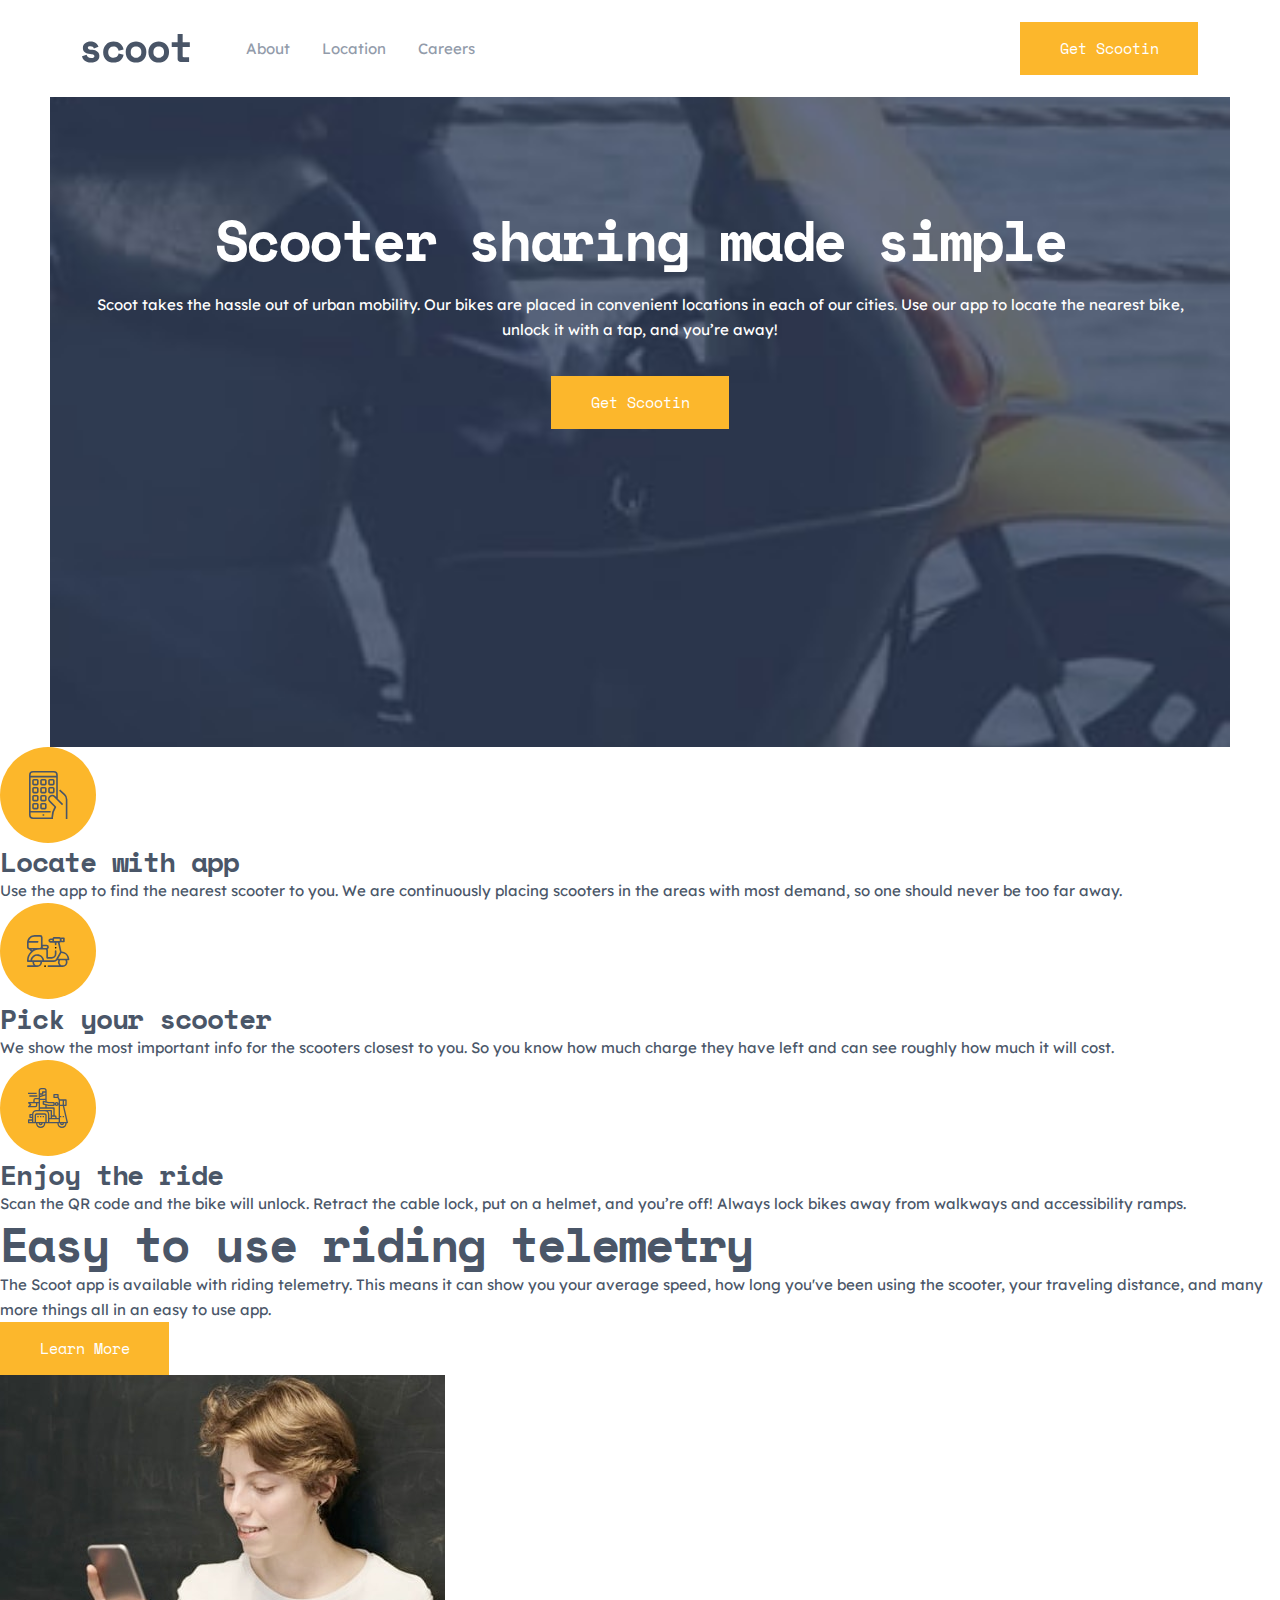
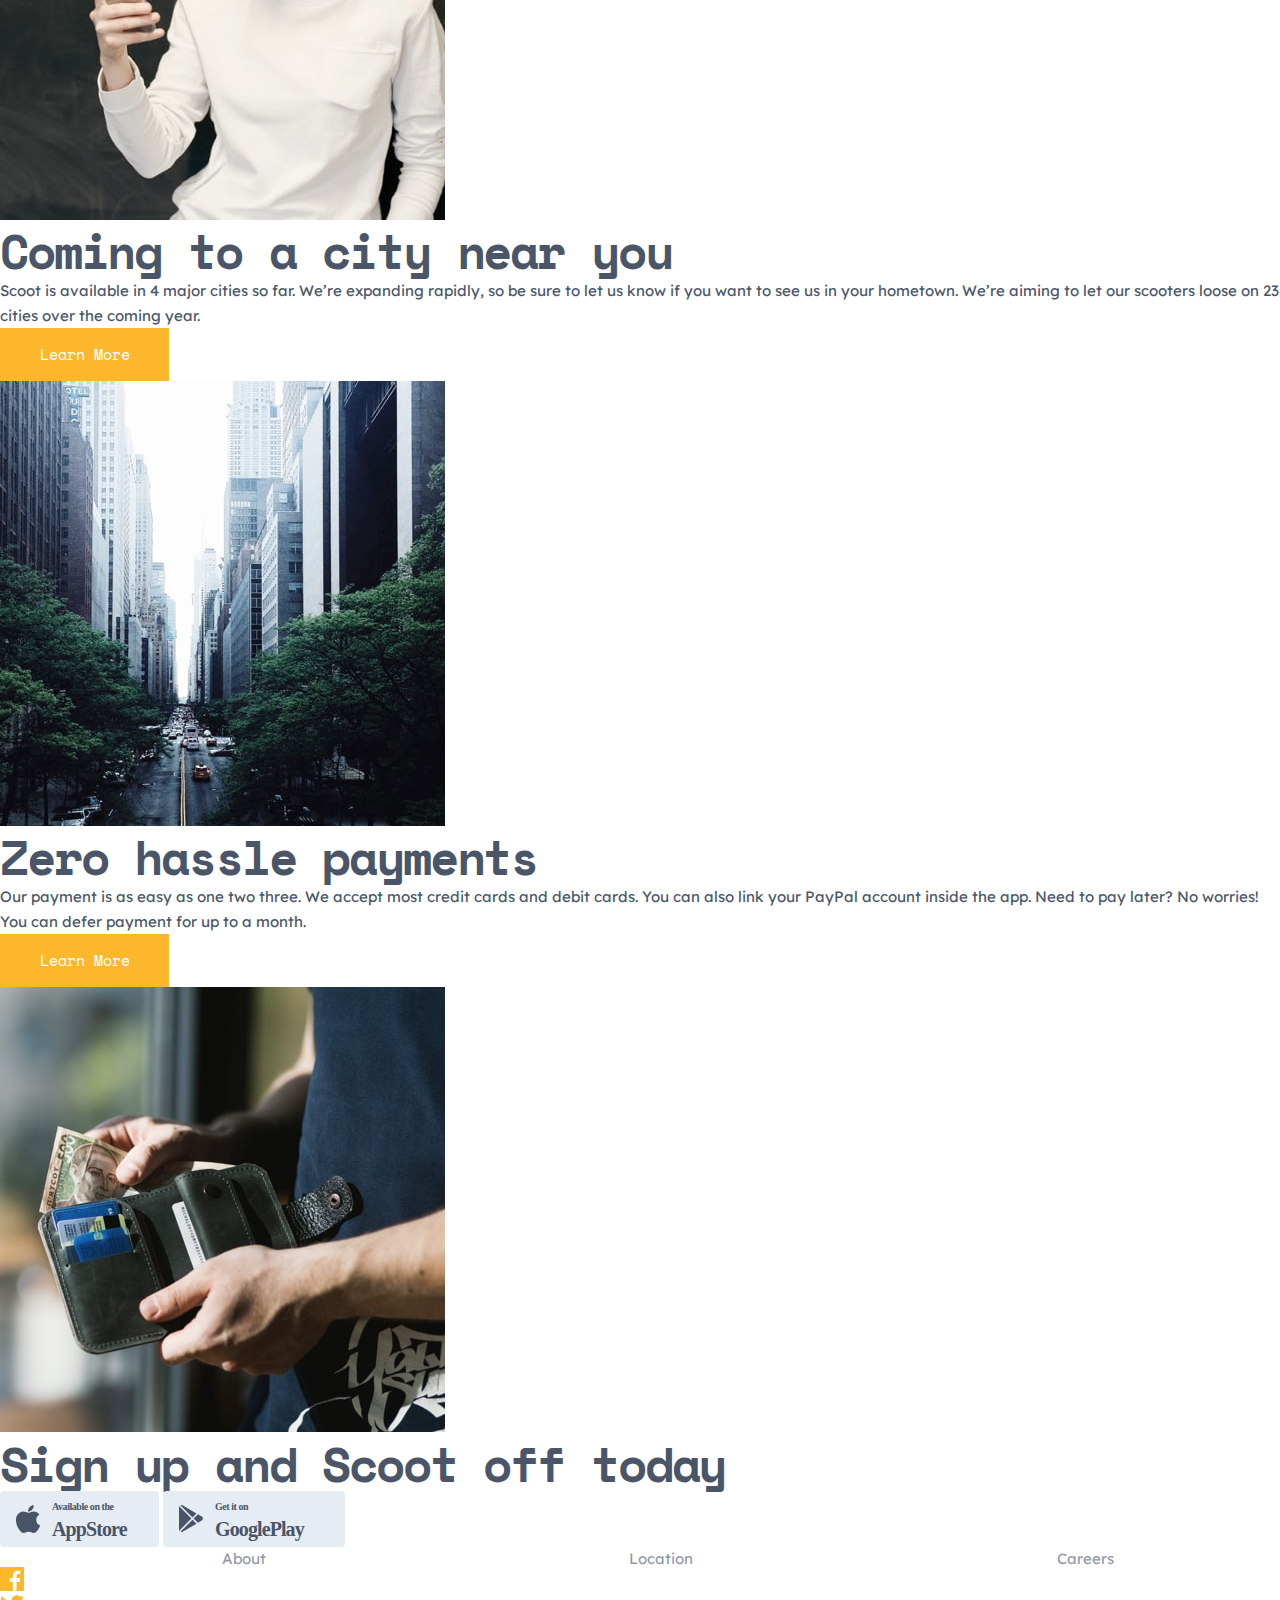
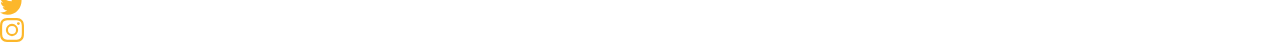
==== index.html @ 36d6837e "First commit" ====
<!DOCTYPE html>
<html lang="en">

<head>
  <meta charset="UTF-8">
  <meta name="viewport" content="width=device-width, initial-scale=1.0">

  <link rel="icon" type="image/png" sizes="32x32" href="./images/favicon-32x32.png">

  <title>Scoot</title>

  <link href="https://fonts.googleapis.com/css2?family=Lexend+Deca&family=Space+Mono:wght@700&display=swap"
    rel="stylesheet">
  <link rel="stylesheet" href="styles/css/main.css">
</head>

<body>

  <div class="modal"></div>

  <nav class="nav container">

    <div class="nav__hamburger"></div>

    <a href="index.html" class="logo nav__logo">
      <h1 class="visually-hidden">Scoot</h1>
    </a>

    <div class="nav__links--mobile">
      <ul>
        <li><a href="about.html" class="nav__link">About</a></li>
        <li><a href="locations.html" class="nav__link">Location</a></li>
        <li><a href="careers.html" class="nav__link">Careers</a></li>
      </ul>
      <a class="btn" href="#download">Get Scootin</a>
    </div>

    <ul class="nav__links">
      <li><a href="about.html" class="nav__link">About</a></li>
      <li><a href="locations.html" class="nav__link">Location</a></li>
      <li><a href="careers.html" class="nav__link">Careers</a></li>
    </ul>

    <a class="btn nav__btn" href="#download">Get Scootin</a>

  </nav>
  <!-- nav end -->

  <header class="header header--home container">

    <h1 class="header--home__title">Scooter sharing made simple</h1>
    <p class="header--home__text">
      Scoot takes the hassle out of urban mobility. Our bikes are placed in convenient
      locations in each of our cities. Use our app to locate the nearest bike, unlock
      it with a tap, and you’re away!
    </p>
    <a class="btn" href="#download">Get Scootin</a>

  </header>
  <!-- header end -->

  <section class="intro">

    <div class="intro__card">
      <img class="intro__image" src="/assets/icons/locate.svg" alt="Locate.">
      <h4 class="intro__title">Locate with app</h4>
      <p class="intro__text">
        Use the app to find the nearest scooter to you. We are continuously placing scooters
        in the areas with most demand, so one should never be too far away.
      </p>
    </div>

    <div class="intro__card">
      <img class="intro__image" src="/assets/icons/scooter.svg" alt="Scooter.">
      <h4 class="intro__title">Pick your scooter</h4>
      <p class="intro__text">
        We show the most important info for the scooters closest to you. So you know how much
        charge they have left and can see roughly how much it will cost.
      </p>
    </div>

    <div class="intro__card">
      <img class="intro__image" src="/assets/icons/ride.svg" alt="Ride.">
      <h4 class="intro__title">Enjoy the ride</h4>
      <p class="intro__text">
        Scan the QR code and the bike will unlock. Retract the cable lock, put on a helmet,
        and you’re off! Always lock bikes away from walkways and accessibility ramps.
      </p>
    </div>

  </section>
  <!-- intro end -->


  <section class="main-content">

    <div class="main-content__textbox">
      <h2 class="main-content__title">Easy to use riding telemetry</h2>
      <p class="main-content__text">
        The Scoot app is available with riding telemetry. This means it can show you your
        average speed, how long you've been using the scooter, your traveling distance,
        and many more things all in an easy to use app.
      </p>
      <a class="btn" href="about.html">Learn More</a>
    </div>

    <img class="main-content__image" src="assets/images/telemetry.jpg" alt="Person looking at their phone.">

  </section>
  <!-- main-content end -->

  <section class="main-content main-content--reversed">

    <div class="main-content__textbox">
      <h2 class="main-content__title">Coming to a city near you</h2>
      <p class="main-content__text">
        Scoot is available in 4 major cities so far. We’re expanding rapidly, so be sure
        to let us know if you want to see us in your hometown. We’re aiming to let our
        scooters loose on 23 cities over the coming year.
      </p>
      <a class="btn" href="/locations.html">Learn More</a>
    </div>

    <img class="main-content__image" src="assets/images/near-you.jpg" alt="A high rise city street.">

  </section>
  <!-- main-content end -->

  <section class="main-content">

    <div class="main-content__textbox">
      <h2 class="main-content__title">Zero hassle payments</h2>
      <p class="main-content__text">
        Our payment is as easy as one two three. We accept most credit cards and debit cards.
        You can also link your PayPal account inside the app. Need to pay later? No worries!
        You can defer payment for up to a month.
      </p>
      <a class="btn" href="about.html">Learn More</a>
    </div>

    <img class="main-content__image" src="assets/images/payments.jpg" alt="Person taking money from their wallet.">

  </section>
  <!-- main-content end -->

  <section class="download" id="download">
    <h2 class="download__title">Sign up and Scoot off today</h2>
    <div class="download__links">
      <a href="https://www.apple.com/ios/app-store/"><img src="assets/icons/app-store.svg"
          alt="Available in the App Store."></a>
      <a href="https://play.google.com/store/apps"><img src="assets/icons/google-play.svg"
          alt="Get it on Google Play."></a>
    </div>
  </section>
  <!-- download end -->

  <footer class="footer">

    <a href="index.html" class="logo">
      <h1 class="visually-hidden">Scoot</h1>
    </a>

    <ul class="nav__links">
      <li><a href="about.html" class="nav__link">About</a></li>
      <li><a href="locations.html" class="nav__link">Location</a></li>
      <li><a href="careers.html" class="nav__link">Careers</a></li>
    </ul>

    <ul class="social-links">
      <li>
        <a href="https://www.facebook.com">
          <svg xmlns="http://www.w3.org/2000/svg" width="24" height="24">
            <path fill="#FCB72B"
              d="M22.675 0H1.325C.593 0 0 .593 0 1.325v21.351C0 23.407.593 24 1.325 24H12.82v-9.294H9.692v-3.622h3.128V8.413c0-3.1 1.893-4.788 4.659-4.788 1.325 0 2.463.099 2.795.143v3.24l-1.918.001c-1.504 0-1.795.715-1.795 1.763v2.313h3.587l-.467 3.622h-3.12V24h6.116c.73 0 1.323-.593 1.323-1.325V1.325C24 .593 23.407 0 22.675 0z" />
          </svg>
        </a>
      </li>
      <li>
        <a href="https://www.twitter.com">
          <svg xmlns="http://www.w3.org/2000/svg" width="24" height="20">
            <path fill="#FCB72B"
              d="M24 2.557a9.83 9.83 0 01-2.828.775A4.932 4.932 0 0023.337.608a9.864 9.864 0 01-3.127 1.195A4.916 4.916 0 0016.616.248c-3.179 0-5.515 2.966-4.797 6.045A13.978 13.978 0 011.671 1.149a4.93 4.93 0 001.523 6.574 4.903 4.903 0 01-2.229-.616c-.054 2.281 1.581 4.415 3.949 4.89a4.935 4.935 0 01-2.224.084 4.928 4.928 0 004.6 3.419A9.9 9.9 0 010 17.54a13.94 13.94 0 007.548 2.212c9.142 0 14.307-7.721 13.995-14.646A10.025 10.025 0 0024 2.557z" />
          </svg>
        </a>
      </li>
      <li>
        <a href="https://www.instagram.com">
          <svg xmlns="http://www.w3.org/2000/svg" width="24" height="24">
            <path fill="#FCB72B"
              d="M12 2.163c3.204 0 3.584.012 4.85.07 3.252.148 4.771 1.691 4.919 4.919.058 1.265.069 1.645.069 4.849 0 3.205-.012 3.584-.069 4.849-.149 3.225-1.664 4.771-4.919 4.919-1.266.058-1.644.07-4.85.07-3.204 0-3.584-.012-4.849-.07-3.26-.149-4.771-1.699-4.919-4.92-.058-1.265-.07-1.644-.07-4.849 0-3.204.013-3.583.07-4.849.149-3.227 1.664-4.771 4.919-4.919 1.266-.057 1.645-.069 4.849-.069zM12 0C8.741 0 8.333.014 7.053.072 2.695.272.273 2.69.073 7.052.014 8.333 0 8.741 0 12c0 3.259.014 3.668.072 4.948.2 4.358 2.618 6.78 6.98 6.98C8.333 23.986 8.741 24 12 24c3.259 0 3.668-.014 4.948-.072 4.354-.2 6.782-2.618 6.979-6.98.059-1.28.073-1.689.073-4.948 0-3.259-.014-3.667-.072-4.947-.196-4.354-2.617-6.78-6.979-6.98C15.668.014 15.259 0 12 0zm0 5.838a6.162 6.162 0 100 12.324 6.162 6.162 0 000-12.324zM12 16a4 4 0 110-8 4 4 0 010 8zm6.406-11.845a1.44 1.44 0 100 2.881 1.44 1.44 0 000-2.881z" />
          </svg>
        </a>
      </li>
    </ul>

  </footer>
  <!-- footer end -->

  <script src="scripts/main.js"></script>
</body>

</html>
---- styles/css/main.css ----
/*! normalize.css v8.0.1 | MIT License | github.com/necolas/normalize.css */
/* Document
   ========================================================================== */
/**
 * 1. Correct the line height in all browsers.
 * 2. Prevent adjustments of font size after orientation changes in iOS.
 */
html {
  line-height: 1.15;
  /* 1 */
  -webkit-text-size-adjust: 100%;
  /* 2 */
}

/* Sections
   ========================================================================== */
/**
 * Remove the margin in all browsers.
 */
body {
  margin: 0;
}

/**
 * Render the `main` element consistently in IE.
 */
main {
  display: block;
}

/**
 * Correct the font size and margin on `h1` elements within `section` and
 * `article` contexts in Chrome, Firefox, and Safari.
 */
h1 {
  font-size: 2em;
  margin: 0.67em 0;
}

/* Grouping content
   ========================================================================== */
/**
 * 1. Add the correct box sizing in Firefox.
 * 2. Show the overflow in Edge and IE.
 */
hr {
  -webkit-box-sizing: content-box;
          box-sizing: content-box;
  /* 1 */
  height: 0;
  /* 1 */
  overflow: visible;
  /* 2 */
}

/**
 * 1. Correct the inheritance and scaling of font size in all browsers.
 * 2. Correct the odd `em` font sizing in all browsers.
 */
pre {
  font-family: monospace, monospace;
  /* 1 */
  font-size: 1em;
  /* 2 */
}

/* Text-level semantics
   ========================================================================== */
/**
 * Remove the gray background on active links in IE 10.
 */
a {
  background-color: transparent;
}

/**
 * 1. Remove the bottom border in Chrome 57-
 * 2. Add the correct text decoration in Chrome, Edge, IE, Opera, and Safari.
 */
abbr[title] {
  border-bottom: none;
  /* 1 */
  text-decoration: underline;
  /* 2 */
  -webkit-text-decoration: underline dotted;
          text-decoration: underline dotted;
  /* 2 */
}

/**
 * Add the correct font weight in Chrome, Edge, and Safari.
 */
b,
strong {
  font-weight: bolder;
}

/**
 * 1. Correct the inheritance and scaling of font size in all browsers.
 * 2. Correct the odd `em` font sizing in all browsers.
 */
code,
kbd,
samp {
  font-family: monospace, monospace;
  /* 1 */
  font-size: 1em;
  /* 2 */
}

/**
 * Add the correct font size in all browsers.
 */
small {
  font-size: 80%;
}

/**
 * Prevent `sub` and `sup` elements from affecting the line height in
 * all browsers.
 */
sub,
sup {
  font-size: 75%;
  line-height: 0;
  position: relative;
  vertical-align: baseline;
}

sub {
  bottom: -0.25em;
}

sup {
  top: -0.5em;
}

/* Embedded content
   ========================================================================== */
/**
 * Remove the border on images inside links in IE 10.
 */
img {
  border-style: none;
}

/* Forms
   ========================================================================== */
/**
 * 1. Change the font styles in all browsers.
 * 2. Remove the margin in Firefox and Safari.
 */
button,
input,
optgroup,
select,
textarea {
  font-family: inherit;
  /* 1 */
  font-size: 100%;
  /* 1 */
  line-height: 1.15;
  /* 1 */
  margin: 0;
  /* 2 */
}

/**
 * Show the overflow in IE.
 * 1. Show the overflow in Edge.
 */
button,
input {
  /* 1 */
  overflow: visible;
}

/**
 * Remove the inheritance of text transform in Edge, Firefox, and IE.
 * 1. Remove the inheritance of text transform in Firefox.
 */
button,
select {
  /* 1 */
  text-transform: none;
}

/**
 * Correct the inability to style clickable types in iOS and Safari.
 */
button,
[type="button"],
[type="reset"],
[type="submit"] {
  -webkit-appearance: button;
}

/**
 * Remove the inner border and padding in Firefox.
 */
button::-moz-focus-inner,
[type="button"]::-moz-focus-inner,
[type="reset"]::-moz-focus-inner,
[type="submit"]::-moz-focus-inner {
  border-style: none;
  padding: 0;
}

/**
 * Restore the focus styles unset by the previous rule.
 */
button:-moz-focusring,
[type="button"]:-moz-focusring,
[type="reset"]:-moz-focusring,
[type="submit"]:-moz-focusring {
  outline: 1px dotted ButtonText;
}

/**
 * Correct the padding in Firefox.
 */
fieldset {
  padding: 0.35em 0.75em 0.625em;
}

/**
 * 1. Correct the text wrapping in Edge and IE.
 * 2. Correct the color inheritance from `fieldset` elements in IE.
 * 3. Remove the padding so developers are not caught out when they zero out
 *    `fieldset` elements in all browsers.
 */
legend {
  -webkit-box-sizing: border-box;
          box-sizing: border-box;
  /* 1 */
  color: inherit;
  /* 2 */
  display: table;
  /* 1 */
  max-width: 100%;
  /* 1 */
  padding: 0;
  /* 3 */
  white-space: normal;
  /* 1 */
}

/**
 * Add the correct vertical alignment in Chrome, Firefox, and Opera.
 */
progress {
  vertical-align: baseline;
}

/**
 * Remove the default vertical scrollbar in IE 10+.
 */
textarea {
  overflow: auto;
}

/**
 * 1. Add the correct box sizing in IE 10.
 * 2. Remove the padding in IE 10.
 */
[type="checkbox"],
[type="radio"] {
  -webkit-box-sizing: border-box;
          box-sizing: border-box;
  /* 1 */
  padding: 0;
  /* 2 */
}

/**
 * Correct the cursor style of increment and decrement buttons in Chrome.
 */
[type="number"]::-webkit-inner-spin-button,
[type="number"]::-webkit-outer-spin-button {
  height: auto;
}

/**
 * 1. Correct the odd appearance in Chrome and Safari.
 * 2. Correct the outline style in Safari.
 */
[type="search"] {
  -webkit-appearance: textfield;
  /* 1 */
  outline-offset: -2px;
  /* 2 */
}

/**
 * Remove the inner padding in Chrome and Safari on macOS.
 */
[type="search"]::-webkit-search-decoration {
  -webkit-appearance: none;
}

/**
 * 1. Correct the inability to style clickable types in iOS and Safari.
 * 2. Change font properties to `inherit` in Safari.
 */
::-webkit-file-upload-button {
  -webkit-appearance: button;
  /* 1 */
  font: inherit;
  /* 2 */
}

/* Interactive
   ========================================================================== */
/*
 * Add the correct display in Edge, IE 10+, and Firefox.
 */
details {
  display: block;
}

/*
 * Add the correct display in all browsers.
 */
summary {
  display: list-item;
}

/* Misc
   ========================================================================== */
/**
 * Add the correct display in IE 10+.
 */
template {
  display: none;
}

/**
 * Add the correct display in IE 10.
 */
[hidden] {
  display: none;
}

/**
 * Set up a decent box model on the root element
 */
html {
  -webkit-box-sizing: border-box;
          box-sizing: border-box;
}

/**
 * Make all elements from the DOM inherit from the parent box-sizing
 * Since `*` has a specificity of 0, it does not override the `html` value
 * making all elements inheriting from the root box-sizing value
 * See: https://css-tricks.com/inheriting-box-sizing-probably-slightly-better-best-practice/
 */
*,
*::before,
*::after {
  -webkit-box-sizing: inherit;
          box-sizing: inherit;
}

body {
  background: #fff;
}

/**
 * Reset default padding and margin on block elements
 */
h1, h2, h3, h4, p, ul, ol, li {
  padding: 0;
  margin: 0;
}

/**
 * Make images responsive
 * 1. Image will never scale up larger than its original size
 */
img {
  max-width: 100%;
  /* 1 */
  height: auto;
}

/**
 * Basic styles for links
 */
a {
  color: #929baa;
  text-decoration: none;
}

a:hover, a:active, a:focus {
  color: #fcb72c;
}

ul {
  list-style: none;
}

/**
 * Basic typography style for copy text
 */
body {
  color: #4a5668;
  font-family: "Lexend Deca", sans-serif;
  font-size: 0.9375rem;
}

p {
  line-height: 1.667;
}

h1, h2, h3, h4 {
  color: #4a5668;
  font-family: "Space Mono", monospace;
  font-weight: 700;
}

h1 {
  color: #fff;
  font-size: 2.5rem;
  letter-spacing: -2.5px;
  line-height: 1;
}

h2 {
  font-size: 3rem;
  letter-spacing: -2.14px;
}

h3 {
  font-size: 2.5rem;
  letter-spacing: -1.79px;
}

h4 {
  font-size: 1.5rem;
  letter-spacing: -1.07px;
}

@media (min-width: 1024px) {
  h1 {
    font-size: 3.5rem;
  }
  h3 {
    font-size: 3rem;
  }
  h4 {
    font-size: 1.75rem;
  }
}

/**
 * Clear inner floats
 */
.clearfix::after {
  clear: both;
  content: '';
  display: table;
}

/**
 * Main content containers
 * 1. Make the container full-width with a maximum width
 * 2. Center it in the viewport
 * 3. Leave some space on the edges, especially valuable on small screens
 */
.container {
  max-width: 1180px;
  /* 1 */
  margin-left: auto;
  /* 2 */
  margin-right: auto;
  /* 2 */
  padding-left: 2rem;
  /* 3 */
  padding-right: 2rem;
  /* 3 */
  width: 100%;
  /* 1 */
}

/**
 * Hide text while making it readable for screen readers
 * 1. Needed in WebKit-based browsers because of an implementation bug;
 *    See: https://code.google.com/p/chromium/issues/detail?id=457146
 */
.hide-text {
  overflow: hidden;
  padding: 0;
  /* 1 */
  text-indent: 101%;
  white-space: nowrap;
}

/**
 * Hide element while making it readable for screen readers
 * Shamelessly borrowed from HTML5Boilerplate:
 * https://github.com/h5bp/html5-boilerplate/blob/master/src/css/main.css#L119-L133
 */
.visually-hidden {
  border: 0;
  clip: rect(0 0 0 0);
  height: 1px;
  margin: -1px;
  overflow: hidden;
  padding: 0;
  position: absolute;
  width: 1px;
}

.btn {
  background: #fcb72c;
  color: #fff;
  font-family: "Space Mono", monospace;
  line-height: 1.667;
  display: inline-block;
  border: 3px #fcb72c solid;
  padding: 11px 36.5px;
  cursor: pointer;
  -webkit-transition: 0.2s ease-out;
  transition: 0.2s ease-out;
}

.btn:hover, .btn:active, .btn:focus {
  background-color: #fff;
  color: #fcb72c;
}

.nav {
  display: -webkit-box;
  display: -ms-flexbox;
  display: flex;
  -webkit-box-orient: horizontal;
  -webkit-box-direction: normal;
      -ms-flex-direction: row;
          flex-direction: row;
  -webkit-box-align: center;
      -ms-flex-align: center;
          align-items: center;
  padding-top: 22px;
  padding-bottom: 22px;
  position: relative;
  z-index: 1;
  background: white;
}

.nav__links {
  display: none;
}

.nav__btn {
  display: none;
}

.nav__hamburger {
  background: center/cover no-repeat url("../../../assets/icons/hamburger.svg");
  width: 20px;
  height: 16px;
  cursor: pointer;
  display: inline-block;
}

.nav__hamburger--active {
  background: center/cover no-repeat url("../../../assets/icons/close.svg");
}

.nav__links--mobile {
  background: #4a5668;
  position: absolute;
  top: 64px;
  left: -100%;
  display: -webkit-box;
  display: -ms-flexbox;
  display: flex;
  -webkit-box-orient: vertical;
  -webkit-box-direction: normal;
      -ms-flex-direction: column;
          flex-direction: column;
  -webkit-box-pack: justify;
      -ms-flex-pack: justify;
          justify-content: space-between;
  -webkit-box-align: start;
      -ms-flex-align: start;
          align-items: flex-start;
  width: 68%;
  max-width: 256px;
  height: calc(100vh - 64px);
  padding: 4rem 1.5rem 1.5rem;
  -webkit-transition: 0.2s ease-out;
  transition: 0.2s ease-out;
  opacity: 0;
}

.nav__links--mobile li {
  margin-bottom: 1.5rem;
}

.nav__links--mobile a {
  color: #fff;
  font-size: 1.125rem;
  padding: 0.5rem;
}

.nav__links--mobile a:hover, .nav__links--mobile a:active, .nav__links--mobile a:focus {
  color: #fcb72c;
}

.nav__links--active {
  left: 0;
  opacity: 1;
}

.modal {
  background-image: -webkit-gradient(linear, left bottom, left top, from(rgba(0, 0, 0, 0.95)), to(rgba(0, 0, 0, 0.85)));
  background-image: linear-gradient(to top, rgba(0, 0, 0, 0.95), rgba(0, 0, 0, 0.85));
  opacity: 0;
  -webkit-transition: 0.2s ease-out;
  transition: 0.2s ease-out;
}

.modal--active {
  position: fixed;
  top: 0;
  left: 0;
  right: 0;
  bottom: 0;
  opacity: 1;
}

.nav__logo {
  background: center/contain no-repeat url("../../../assets/logo.svg");
  display: inline-block;
  width: 75.5px;
  height: 20px;
  margin: 0 auto;
}

@media (min-width: 768px) {
  .nav {
    -webkit-box-pack: justify;
        -ms-flex-pack: justify;
            justify-content: space-between;
  }
  .nav__hamburger {
    display: none;
  }
  .nav__logo {
    width: 108px;
    height: 29px;
    margin: 0;
  }
  .nav__links {
    display: -webkit-box;
    display: -ms-flexbox;
    display: flex;
    -ms-flex-pack: distribute;
        justify-content: space-around;
  }
  .nav__links li:not(:last-child) {
    margin-right: 2rem;
  }
  .nav__btn {
    display: inline-block;
  }
}

@media (min-width: 1024px) {
  .nav {
    -webkit-box-pack: start;
        -ms-flex-pack: start;
            justify-content: flex-start;
  }
  .nav__links {
    margin-left: 3.5rem;
  }
  .nav__btn {
    margin-left: auto;
  }
}

.header {
  background: center / cover no-repeat;
  text-align: center;
}

/*
   Home page header
   ========================================================================== */
.header--home {
  background-image: url("../../../assets/images/home-hero-mobile.jpg");
  height: 650px;
  padding-top: 115px;
}

.header--home__title {
  margin-bottom: 1.5rem;
}

.header--home__text {
  color: #fff;
  margin-bottom: 2.125rem;
}
/*# sourceMappingURL=main.css.map */
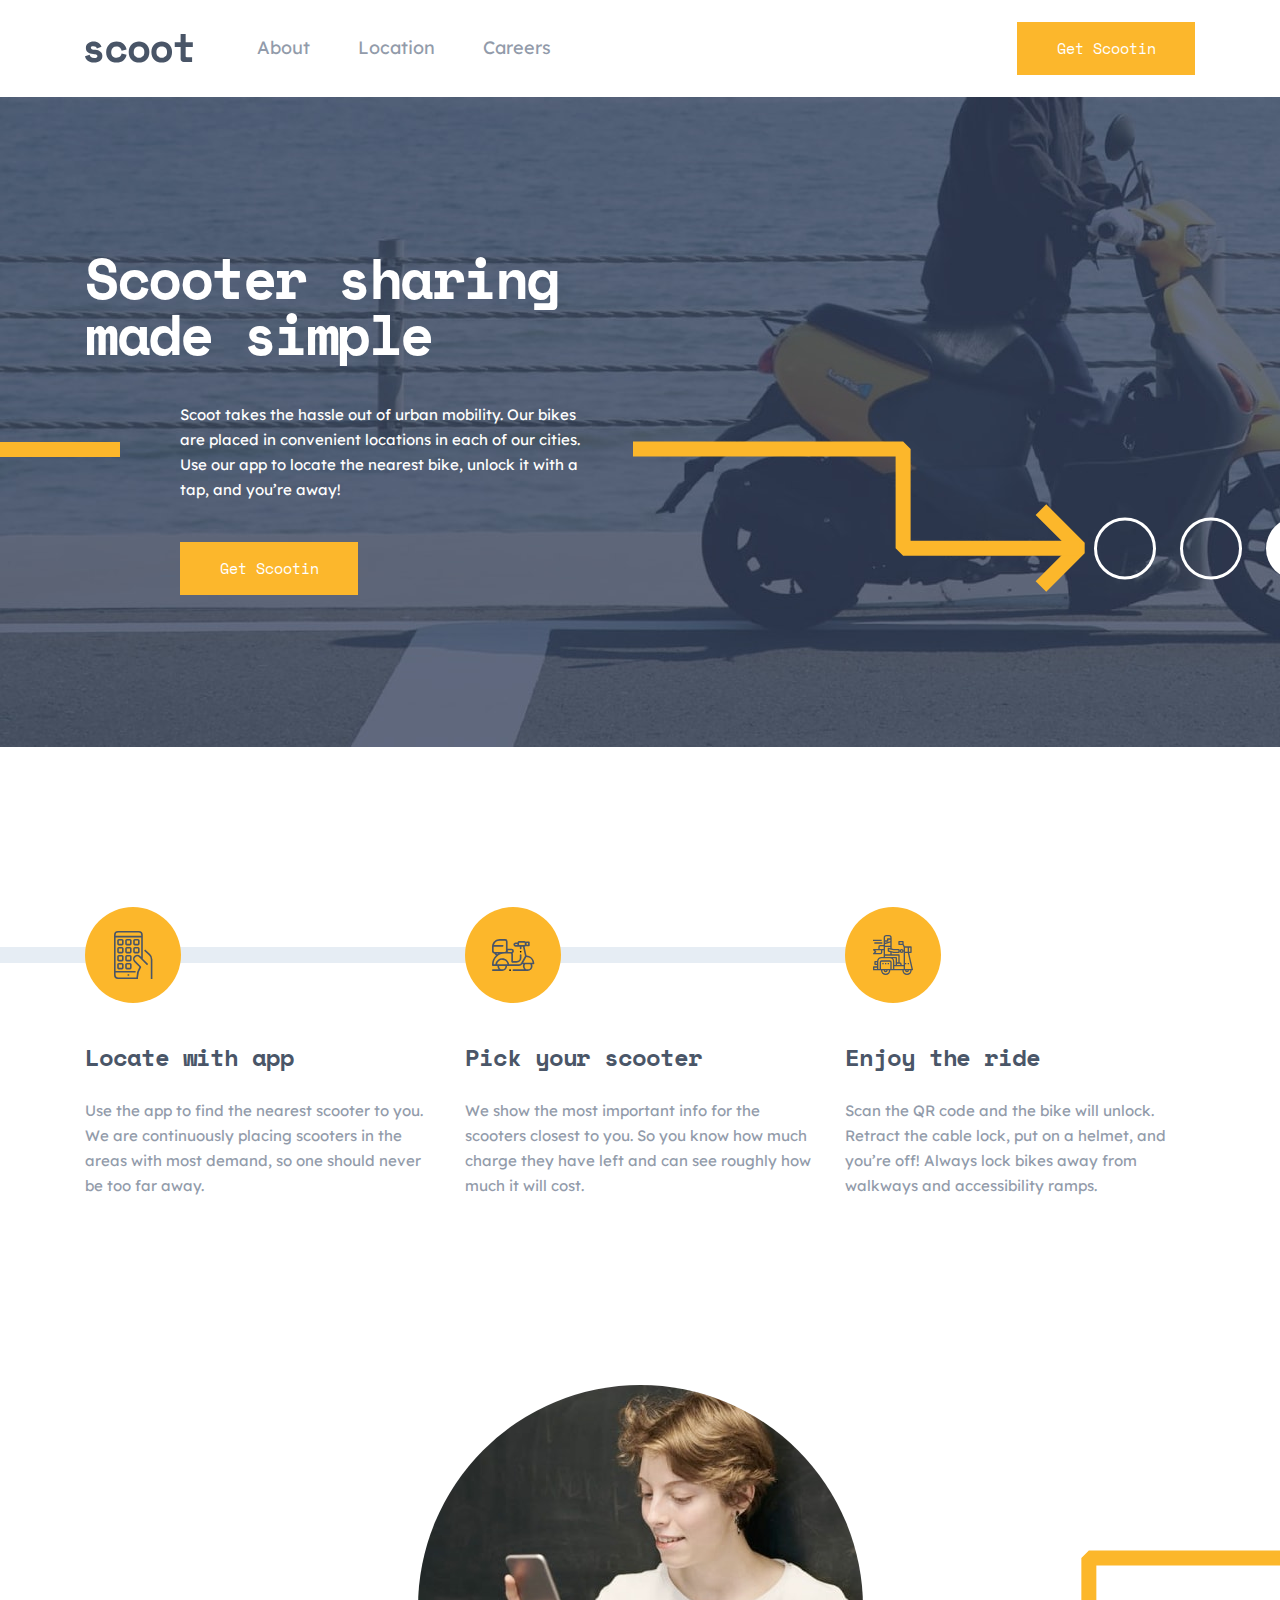
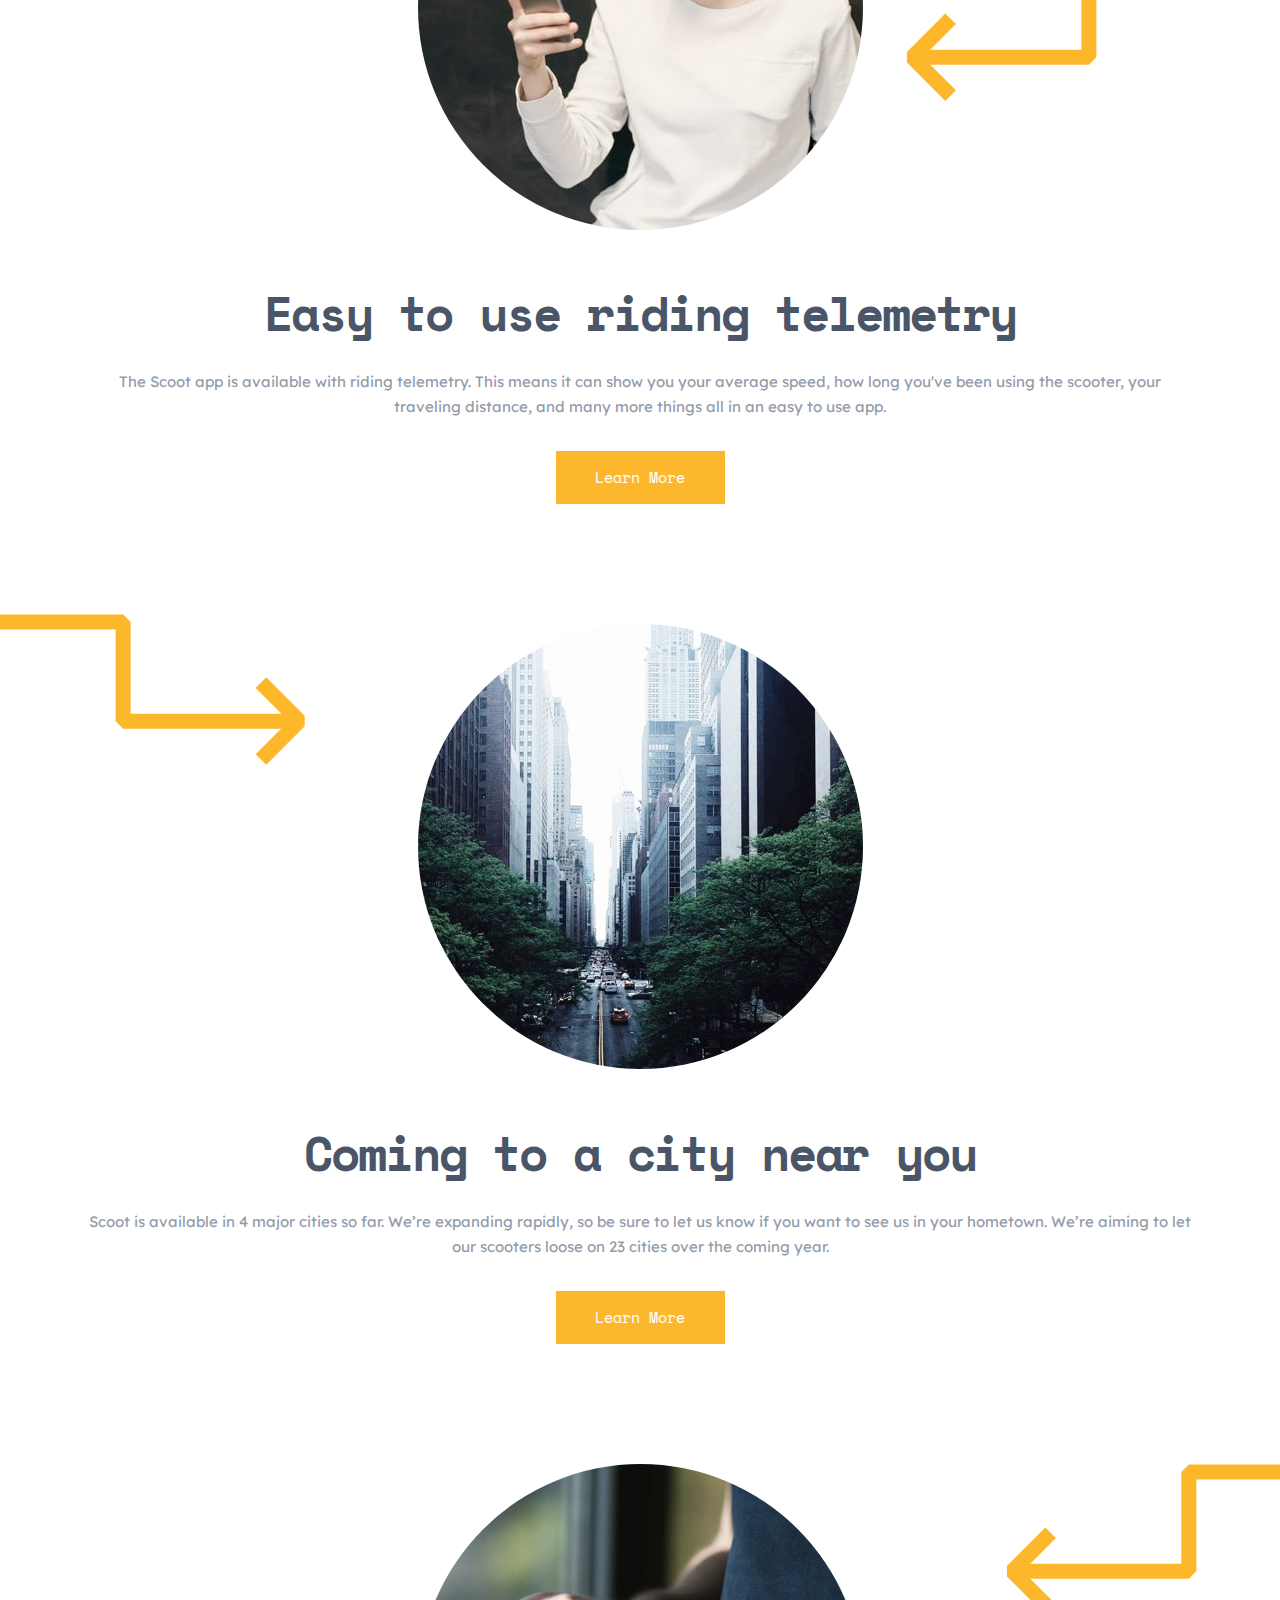
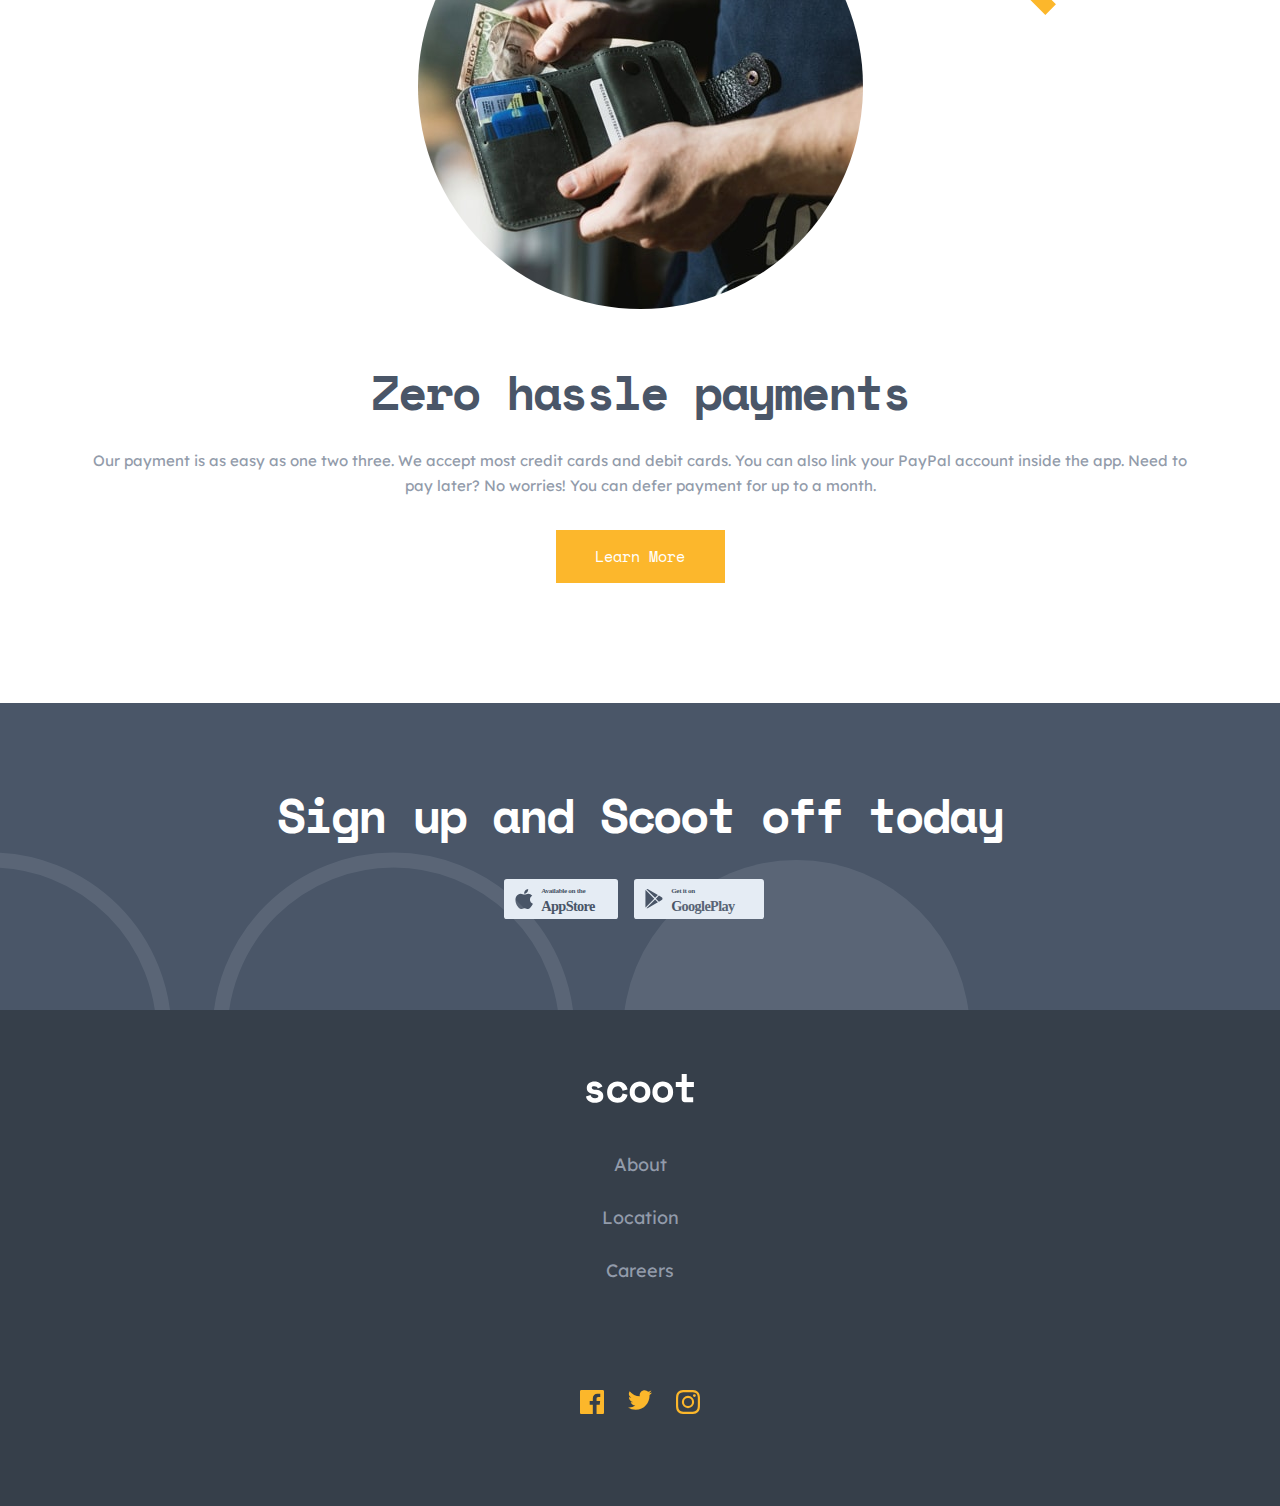
==== commit b04c3efc: "Mobile layout of home page" ====
--- a/index.html
+++ b/index.html
@@ -28,17 +28,17 @@
 
     <div class="nav__links--mobile">
       <ul>
-        <li><a href="about.html" class="nav__link">About</a></li>
-        <li><a href="locations.html" class="nav__link">Location</a></li>
-        <li><a href="careers.html" class="nav__link">Careers</a></li>
+        <li><a href="about.html" class="link">About</a></li>
+        <li><a href="locations.html" class="link">Location</a></li>
+        <li><a href="careers.html" class="link">Careers</a></li>
       </ul>
-      <a class="btn" href="#download">Get Scootin</a>
-    </div>
-
-    <ul class="nav__links">
-      <li><a href="about.html" class="nav__link">About</a></li>
-      <li><a href="locations.html" class="nav__link">Location</a></li>
-      <li><a href="careers.html" class="nav__link">Careers</a></li>
+      <a class="btn nav__btn--mobile" href="#download">Get Scootin</a>
+    </div>
+
+    <ul class="nav__links links">
+      <li><a href="about.html" class="link">About</a></li>
+      <li><a href="locations.html" class="link">Location</a></li>
+      <li><a href="careers.html" class="link">Careers</a></li>
     </ul>
 
     <a class="btn nav__btn" href="#download">Get Scootin</a>
@@ -46,53 +46,65 @@
   </nav>
   <!-- nav end -->
 
-  <header class="header header--home container">
-
-    <h1 class="header--home__title">Scooter sharing made simple</h1>
-    <p class="header--home__text">
-      Scoot takes the hassle out of urban mobility. Our bikes are placed in convenient
-      locations in each of our cities. Use our app to locate the nearest bike, unlock
-      it with a tap, and you’re away!
-    </p>
-    <a class="btn" href="#download">Get Scootin</a>
-
+  <header class="header header--home">
+    <div class="container">
+
+      <div class="header--home__textbox">
+        <h1 class="header--home__title">Scooter sharing made simple</h1>
+        <p class="header--home__text">
+          Scoot takes the hassle out of urban mobility. Our bikes are placed in convenient
+          locations in each of our cities. Use our app to locate the nearest bike, unlock
+          it with a tap, and you’re away!
+        </p>
+        <a class="btn header--home__btn" href="#download">Get Scootin</a>
+      </div>
+
+    </div>
   </header>
   <!-- header end -->
 
-  <section class="intro">
+  <section class="intro container">
 
     <div class="intro__card">
       <img class="intro__image" src="/assets/icons/locate.svg" alt="Locate.">
-      <h4 class="intro__title">Locate with app</h4>
-      <p class="intro__text">
-        Use the app to find the nearest scooter to you. We are continuously placing scooters
-        in the areas with most demand, so one should never be too far away.
-      </p>
+      <div class="intro__textbox">
+        <h4 class="intro__title">Locate with app</h4>
+        <p class="intro__text">
+          Use the app to find the nearest scooter to you. We are continuously placing scooters
+          in the areas with most demand, so one should never be too far away.
+        </p>
+      </div>
     </div>
 
     <div class="intro__card">
       <img class="intro__image" src="/assets/icons/scooter.svg" alt="Scooter.">
-      <h4 class="intro__title">Pick your scooter</h4>
-      <p class="intro__text">
-        We show the most important info for the scooters closest to you. So you know how much
-        charge they have left and can see roughly how much it will cost.
-      </p>
+      <div class="intro__textbox">
+        <h4 class="intro__title">Pick your scooter</h4>
+        <p class="intro__text">
+          We show the most important info for the scooters closest to you. So you know how much
+          charge they have left and can see roughly how much it will cost.
+        </p>
+      </div>
     </div>
 
     <div class="intro__card">
       <img class="intro__image" src="/assets/icons/ride.svg" alt="Ride.">
-      <h4 class="intro__title">Enjoy the ride</h4>
-      <p class="intro__text">
-        Scan the QR code and the bike will unlock. Retract the cable lock, put on a helmet,
-        and you’re off! Always lock bikes away from walkways and accessibility ramps.
-      </p>
+      <div class="intro__textbox">
+        <h4 class="intro__title">Enjoy the ride</h4>
+        <p class="intro__text">
+          Scan the QR code and the bike will unlock. Retract the cable lock, put on a helmet,
+          and you’re off! Always lock bikes away from walkways and accessibility ramps.
+        </p>
+      </div>
     </div>
 
   </section>
   <!-- intro end -->
 
 
-  <section class="main-content">
+  <section class="main-content arrow-pos-1 container">
+
+    <img class="main-content__image" src="assets/images/telemetry.jpg" alt="Person looking at their phone.">
 
     <div class="main-content__textbox">
       <h2 class="main-content__title">Easy to use riding telemetry</h2>
@@ -104,12 +116,13 @@
       <a class="btn" href="about.html">Learn More</a>
     </div>
 
-    <img class="main-content__image" src="assets/images/telemetry.jpg" alt="Person looking at their phone.">
 
   </section>
   <!-- main-content end -->
 
-  <section class="main-content main-content--reversed">
+  <section class="main-content main-content--reversed arrow-pos-2 container">
+
+    <img class="main-content__image" src="assets/images/near-you.jpg" alt="A high rise city street.">
 
     <div class="main-content__textbox">
       <h2 class="main-content__title">Coming to a city near you</h2>
@@ -121,12 +134,12 @@
       <a class="btn" href="/locations.html">Learn More</a>
     </div>
 
-    <img class="main-content__image" src="assets/images/near-you.jpg" alt="A high rise city street.">
-
   </section>
   <!-- main-content end -->
 
-  <section class="main-content">
+  <section class="main-content arrow-pos-3 container">
+
+    <img class="main-content__image" src="assets/images/payments.jpg" alt="Person taking money from their wallet.">
 
     <div class="main-content__textbox">
       <h2 class="main-content__title">Zero hassle payments</h2>
@@ -138,61 +151,61 @@
       <a class="btn" href="about.html">Learn More</a>
     </div>
 
-    <img class="main-content__image" src="assets/images/payments.jpg" alt="Person taking money from their wallet.">
-
   </section>
   <!-- main-content end -->
 
   <section class="download" id="download">
-    <h2 class="download__title">Sign up and Scoot off today</h2>
-    <div class="download__links">
-      <a href="https://www.apple.com/ios/app-store/"><img src="assets/icons/app-store.svg"
-          alt="Available in the App Store."></a>
-      <a href="https://play.google.com/store/apps"><img src="assets/icons/google-play.svg"
-          alt="Get it on Google Play."></a>
+    <div class="container">
+      <h2 class="download__title">Sign up and Scoot off today</h2>
+      <div class="download__links">
+        <a href="https://www.apple.com/ios/app-store/">
+          <img class="download__image" src="assets/icons/app-store.svg" alt="Available in the App Store.">
+        </a>
+        <a href="https://play.google.com/store/apps">
+          <img class="download__image" src="assets/icons/google-play.svg" alt="Get it on Google Play.">
+        </a>
+      </div>
     </div>
   </section>
   <!-- download end -->
 
   <footer class="footer">
-
-    <a href="index.html" class="logo">
-      <h1 class="visually-hidden">Scoot</h1>
-    </a>
-
-    <ul class="nav__links">
-      <li><a href="about.html" class="nav__link">About</a></li>
-      <li><a href="locations.html" class="nav__link">Location</a></li>
-      <li><a href="careers.html" class="nav__link">Careers</a></li>
-    </ul>
-
-    <ul class="social-links">
-      <li>
-        <a href="https://www.facebook.com">
-          <svg xmlns="http://www.w3.org/2000/svg" width="24" height="24">
-            <path fill="#FCB72B"
-              d="M22.675 0H1.325C.593 0 0 .593 0 1.325v21.351C0 23.407.593 24 1.325 24H12.82v-9.294H9.692v-3.622h3.128V8.413c0-3.1 1.893-4.788 4.659-4.788 1.325 0 2.463.099 2.795.143v3.24l-1.918.001c-1.504 0-1.795.715-1.795 1.763v2.313h3.587l-.467 3.622h-3.12V24h6.116c.73 0 1.323-.593 1.323-1.325V1.325C24 .593 23.407 0 22.675 0z" />
-          </svg>
-        </a>
-      </li>
-      <li>
-        <a href="https://www.twitter.com">
-          <svg xmlns="http://www.w3.org/2000/svg" width="24" height="20">
-            <path fill="#FCB72B"
-              d="M24 2.557a9.83 9.83 0 01-2.828.775A4.932 4.932 0 0023.337.608a9.864 9.864 0 01-3.127 1.195A4.916 4.916 0 0016.616.248c-3.179 0-5.515 2.966-4.797 6.045A13.978 13.978 0 011.671 1.149a4.93 4.93 0 001.523 6.574 4.903 4.903 0 01-2.229-.616c-.054 2.281 1.581 4.415 3.949 4.89a4.935 4.935 0 01-2.224.084 4.928 4.928 0 004.6 3.419A9.9 9.9 0 010 17.54a13.94 13.94 0 007.548 2.212c9.142 0 14.307-7.721 13.995-14.646A10.025 10.025 0 0024 2.557z" />
-          </svg>
-        </a>
-      </li>
-      <li>
-        <a href="https://www.instagram.com">
-          <svg xmlns="http://www.w3.org/2000/svg" width="24" height="24">
-            <path fill="#FCB72B"
-              d="M12 2.163c3.204 0 3.584.012 4.85.07 3.252.148 4.771 1.691 4.919 4.919.058 1.265.069 1.645.069 4.849 0 3.205-.012 3.584-.069 4.849-.149 3.225-1.664 4.771-4.919 4.919-1.266.058-1.644.07-4.85.07-3.204 0-3.584-.012-4.849-.07-3.26-.149-4.771-1.699-4.919-4.92-.058-1.265-.07-1.644-.07-4.849 0-3.204.013-3.583.07-4.849.149-3.227 1.664-4.771 4.919-4.919 1.266-.057 1.645-.069 4.849-.069zM12 0C8.741 0 8.333.014 7.053.072 2.695.272.273 2.69.073 7.052.014 8.333 0 8.741 0 12c0 3.259.014 3.668.072 4.948.2 4.358 2.618 6.78 6.98 6.98C8.333 23.986 8.741 24 12 24c3.259 0 3.668-.014 4.948-.072 4.354-.2 6.782-2.618 6.979-6.98.059-1.28.073-1.689.073-4.948 0-3.259-.014-3.667-.072-4.947-.196-4.354-2.617-6.78-6.979-6.98C15.668.014 15.259 0 12 0zm0 5.838a6.162 6.162 0 100 12.324 6.162 6.162 0 000-12.324zM12 16a4 4 0 110-8 4 4 0 010 8zm6.406-11.845a1.44 1.44 0 100 2.881 1.44 1.44 0 000-2.881z" />
-          </svg>
-        </a>
-      </li>
-    </ul>
-
+    <div class="container">
+      <a href="index.html" class="footer__logo">
+        <h1 class="visually-hidden">Scoot</h1>
+      </a>
+      <ul class="footer__links">
+        <li><a href="about.html" class="link">About</a></li>
+        <li><a href="locations.html" class="link">Location</a></li>
+        <li><a href="careers.html" class="link">Careers</a></li>
+      </ul>
+      <ul class="footer__socials">
+        <li>
+          <a href="https://www.facebook.com">
+            <svg xmlns="http://www.w3.org/2000/svg" width="24" height="24">
+              <path fill="#FCB72B"
+                d="M22.675 0H1.325C.593 0 0 .593 0 1.325v21.351C0 23.407.593 24 1.325 24H12.82v-9.294H9.692v-3.622h3.128V8.413c0-3.1 1.893-4.788 4.659-4.788 1.325 0 2.463.099 2.795.143v3.24l-1.918.001c-1.504 0-1.795.715-1.795 1.763v2.313h3.587l-.467 3.622h-3.12V24h6.116c.73 0 1.323-.593 1.323-1.325V1.325C24 .593 23.407 0 22.675 0z" />
+            </svg>
+          </a>
+        </li>
+        <li>
+          <a href="https://www.twitter.com">
+            <svg xmlns="http://www.w3.org/2000/svg" width="24" height="20">
+              <path fill="#FCB72B"
+                d="M24 2.557a9.83 9.83 0 01-2.828.775A4.932 4.932 0 0023.337.608a9.864 9.864 0 01-3.127 1.195A4.916 4.916 0 0016.616.248c-3.179 0-5.515 2.966-4.797 6.045A13.978 13.978 0 011.671 1.149a4.93 4.93 0 001.523 6.574 4.903 4.903 0 01-2.229-.616c-.054 2.281 1.581 4.415 3.949 4.89a4.935 4.935 0 01-2.224.084 4.928 4.928 0 004.6 3.419A9.9 9.9 0 010 17.54a13.94 13.94 0 007.548 2.212c9.142 0 14.307-7.721 13.995-14.646A10.025 10.025 0 0024 2.557z" />
+            </svg>
+          </a>
+        </li>
+        <li>
+          <a href="https://www.instagram.com">
+            <svg xmlns="http://www.w3.org/2000/svg" width="24" height="24">
+              <path fill="#FCB72B"
+                d="M12 2.163c3.204 0 3.584.012 4.85.07 3.252.148 4.771 1.691 4.919 4.919.058 1.265.069 1.645.069 4.849 0 3.205-.012 3.584-.069 4.849-.149 3.225-1.664 4.771-4.919 4.919-1.266.058-1.644.07-4.85.07-3.204 0-3.584-.012-4.849-.07-3.26-.149-4.771-1.699-4.919-4.92-.058-1.265-.07-1.644-.07-4.849 0-3.204.013-3.583.07-4.849.149-3.227 1.664-4.771 4.919-4.919 1.266-.057 1.645-.069 4.849-.069zM12 0C8.741 0 8.333.014 7.053.072 2.695.272.273 2.69.073 7.052.014 8.333 0 8.741 0 12c0 3.259.014 3.668.072 4.948.2 4.358 2.618 6.78 6.98 6.98C8.333 23.986 8.741 24 12 24c3.259 0 3.668-.014 4.948-.072 4.354-.2 6.782-2.618 6.979-6.98.059-1.28.073-1.689.073-4.948 0-3.259-.014-3.667-.072-4.947-.196-4.354-2.617-6.78-6.979-6.98C15.668.014 15.259 0 12 0zm0 5.838a6.162 6.162 0 100 12.324 6.162 6.162 0 000-12.324zM12 16a4 4 0 110-8 4 4 0 010 8zm6.406-11.845a1.44 1.44 0 100 2.881 1.44 1.44 0 000-2.881z" />
+            </svg>
+          </a>
+        </li>
+      </ul>
+    </div>
   </footer>
   <!-- footer end -->
 
--- a/styles/css/main.css
+++ b/styles/css/main.css
@@ -405,6 +405,7 @@
  */
 body {
   color: #4a5668;
+  color: #929baa;
   font-family: "Lexend Deca", sans-serif;
   font-size: 0.9375rem;
 }
@@ -422,13 +423,14 @@
 h1 {
   color: #fff;
   font-size: 2.5rem;
-  letter-spacing: -2.5px;
+  letter-spacing: -1.79px;
   line-height: 1;
 }
 
 h2 {
-  font-size: 3rem;
-  letter-spacing: -2.14px;
+  font-size: 2rem;
+  letter-spacing: -1.43px;
+  line-height: 1;
 }
 
 h3 {
@@ -437,19 +439,27 @@
 }
 
 h4 {
-  font-size: 1.5rem;
-  letter-spacing: -1.07px;
-}
-
-@media (min-width: 1024px) {
+  font-size: 1.25rem;
+  letter-spacing: -0.89px;
+  line-height: 1.4;
+}
+
+@media (min-width: 768px) {
   h1 {
     font-size: 3.5rem;
+    letter-spacing: -2.5px;
+  }
+  h2 {
+    font-size: 3rem;
+    letter-spacing: -2.14px;
   }
   h3 {
     font-size: 3rem;
   }
   h4 {
-    font-size: 1.75rem;
+    font-size: 1.5rem;
+    letter-spacing: -1.07px;
+    line-height: 1.167;
   }
 }
 
@@ -469,7 +479,7 @@
  * 3. Leave some space on the edges, especially valuable on small screens
  */
 .container {
-  max-width: 1180px;
+  max-width: 1174px;
   /* 1 */
   margin-left: auto;
   /* 2 */
@@ -526,7 +536,18 @@
 }
 
 .btn:hover, .btn:active, .btn:focus {
-  background-color: #fff;
+  background-color: transparent;
+  color: #fcb72c;
+}
+
+.link {
+  color: #929baa;
+  display: inline-block;
+  font-size: 1.125rem;
+  padding: 0.5rem;
+}
+
+.link:hover, .link:active, .link:focus {
   color: #fcb72c;
 }
 
@@ -586,8 +607,7 @@
   -webkit-box-align: start;
       -ms-flex-align: start;
           align-items: flex-start;
-  width: 68%;
-  max-width: 256px;
+  width: 229px;
   height: calc(100vh - 64px);
   padding: 4rem 1.5rem 1.5rem;
   -webkit-transition: 0.2s ease-out;
@@ -595,18 +615,12 @@
   opacity: 0;
 }
 
+.nav__links--mobile a {
+  color: #fff;
+}
+
 .nav__links--mobile li {
   margin-bottom: 1.5rem;
-}
-
-.nav__links--mobile a {
-  color: #fff;
-  font-size: 1.125rem;
-  padding: 0.5rem;
-}
-
-.nav__links--mobile a:hover, .nav__links--mobile a:active, .nav__links--mobile a:focus {
-  color: #fcb72c;
 }
 
 .nav__links--active {
@@ -694,14 +708,309 @@
   background-image: url("../../../assets/images/home-hero-mobile.jpg");
   height: 650px;
   padding-top: 115px;
+  position: relative;
+}
+
+@media (min-width: 768px) {
+  .header--home {
+    background-image: url("../../../assets/images/home-hero-tablet.jpg");
+  }
+}
+
+@media (min-width: 1024px) {
+  .header--home {
+    background-image: url("../../../assets/images/home-hero-desktop.jpg");
+    padding-top: 153px;
+  }
+}
+
+.header--home__textbox {
+  max-width: 573px;
+  margin: 0 auto;
+  position: relative;
+}
+
+@media (min-width: 1024px) {
+  .header--home__textbox {
+    text-align: left;
+    max-width: 500px;
+    margin-left: 0;
+  }
 }
 
 .header--home__title {
   margin-bottom: 1.5rem;
+}
+
+@media (min-width: 1024px) {
+  .header--home__title {
+    margin-bottom: 2.5rem;
+  }
 }
 
 .header--home__text {
   color: #fff;
   margin-bottom: 2.125rem;
 }
+
+@media (min-width: 1024px) {
+  .header--home__text {
+    margin-left: 95px;
+    margin-bottom: 2.5rem;
+  }
+}
+
+@media (min-width: 1024px) {
+  .header--home__text,
+  .header--home__btn {
+    margin-left: 95px;
+  }
+}
+
+.header--home__textbox::after {
+  content: url("../../../assets/patterns/right-arrow.svg");
+  position: absolute;
+  right: 62%;
+  bottom: -150px;
+}
+
+@media (max-width: 306px) {
+  .header--home__textbox::after {
+    content: "";
+  }
+}
+
+@media (min-width: 1024px) {
+  .header--home__textbox::after {
+    right: -100%;
+    bottom: 0;
+  }
+}
+
+@media (min-width: 1024px) {
+  .header--home__textbox::before {
+    content: url("../../../assets/patterns/line.svg");
+    position: absolute;
+    right: 93%;
+    bottom: 135px;
+  }
+  .header--home::after {
+    content: url("../../../assets/patterns/white-circles.svg");
+    position: absolute;
+    right: -48px;
+    bottom: 164px;
+  }
+}
+
+/*
+   Small size layout
+   ========================================================================== */
+.intro {
+  padding-top: 120px;
+  padding-bottom: 83px;
+}
+
+.intro__card {
+  text-align: center;
+  max-width: 350px;
+  margin: 0 auto 4rem;
+}
+
+.intro__image {
+  width: 56px;
+  height: 56px;
+  margin-bottom: 1.5rem;
+}
+
+.intro__title {
+  margin-bottom: 1.5rem;
+}
+
+/*
+   Medium size layout
+   ========================================================================== */
+@media (min-width: 768px) {
+  .intro {
+    padding-top: 122px;
+    padding-bottom: 67px;
+  }
+  .intro__card {
+    text-align: left;
+    display: -webkit-box;
+    display: -ms-flexbox;
+    display: flex;
+    -webkit-box-pack: justify;
+        -ms-flex-pack: justify;
+            justify-content: space-between;
+    max-width: 573px;
+    margin-bottom: 2.5rem;
+    position: relative;
+  }
+  .intro__image {
+    width: 96px;
+    height: 96px;
+  }
+  .intro__textbox {
+    max-width: 400px;
+  }
+  .intro__title {
+    margin-bottom: 1.6875rem;
+  }
+  .intro__card::before {
+    content: "";
+    display: block;
+    position: absolute;
+    top: -140px;
+    left: 40px;
+    z-index: -1;
+    width: 1rem;
+    height: 220px;
+    background: #e6edf4;
+  }
+}
+
+@media (min-width: 1024px) {
+  .intro {
+    display: -webkit-box;
+    display: -ms-flexbox;
+    display: flex;
+    -webkit-box-pack: justify;
+        -ms-flex-pack: justify;
+            justify-content: space-between;
+    padding-top: 160px;
+    padding-bottom: 147px;
+  }
+  .intro__card {
+    -webkit-box-orient: vertical;
+    -webkit-box-direction: normal;
+        -ms-flex-direction: column;
+            flex-direction: column;
+    margin-left: 0;
+    margin-right: 1.875rem;
+  }
+  .intro__card:last-child {
+    margin-right: 0;
+  }
+  .intro__image {
+    margin-bottom: 2.5rem;
+  }
+  .intro__card::before {
+    top: 40px;
+    left: -950px;
+    height: 1rem;
+    width: 1000px;
+  }
+}
+
+.main-content {
+  text-align: center;
+  margin-bottom: 7.5rem;
+  position: relative;
+}
+
+.main-content__image {
+  border-radius: 50%;
+  margin-bottom: 3.5rem;
+}
+
+.main-content__title,
+.main-content__text {
+  margin-bottom: 2rem;
+}
+
+/*
+   Arrow images
+   ========================================================================== */
+.main-content::before {
+  content: url("../../../assets/patterns/left-downward-arrow.svg");
+  position: absolute;
+}
+
+.main-content.main-content--reversed::before {
+  content: url("../../../assets/patterns/right-arrow.svg");
+}
+
+/*
+   Arrow positioning
+   ========================================================================== */
+.arrow-pos-1::before {
+  right: -420px;
+  top: 165px;
+}
+
+.arrow-pos-2::before {
+  left: -200px;
+  top: -10px;
+}
+
+.arrow-pos-3::before {
+  right: -520px;
+  top: 0px;
+}
+
+.download {
+  background-color: #4a5668;
+  position: relative;
+  text-align: center;
+  padding-top: 88px;
+  padding-bottom: 76px;
+}
+
+.download__title {
+  color: #fff;
+  margin-bottom: 2.5rem;
+}
+
+.download__image {
+  height: 40px;
+  width: auto;
+}
+
+.download__image:first-child {
+  margin-right: 0.75rem;
+  margin-bottom: 0.75rem;
+}
+
+.download::before {
+  content: url("../../../assets/patterns/semi-circles.svg");
+  position: absolute;
+  left: -600px;
+  right: -100px;
+  bottom: -3px;
+}
+
+.footer {
+  background: #363f4a;
+  text-align: center;
+  padding-top: 64px;
+  padding-bottom: 88px;
+}
+
+.footer__links {
+  margin-bottom: 85px;
+}
+
+.footer__links .link {
+  margin-bottom: 1rem;
+}
+
+.footer__socials {
+  display: -webkit-box;
+  display: -ms-flexbox;
+  display: flex;
+  -webkit-box-pack: justify;
+      -ms-flex-pack: justify;
+          justify-content: space-between;
+  max-width: 120px;
+  margin: 0 auto;
+}
+
+.footer__logo {
+  background: center/contain no-repeat url("../../../assets/logo-white.svg");
+  fill: white;
+  display: inline-block;
+  width: 107.82px;
+  height: 28.56px;
+  margin-bottom: 2.6rem;
+}
 /*# sourceMappingURL=main.css.map */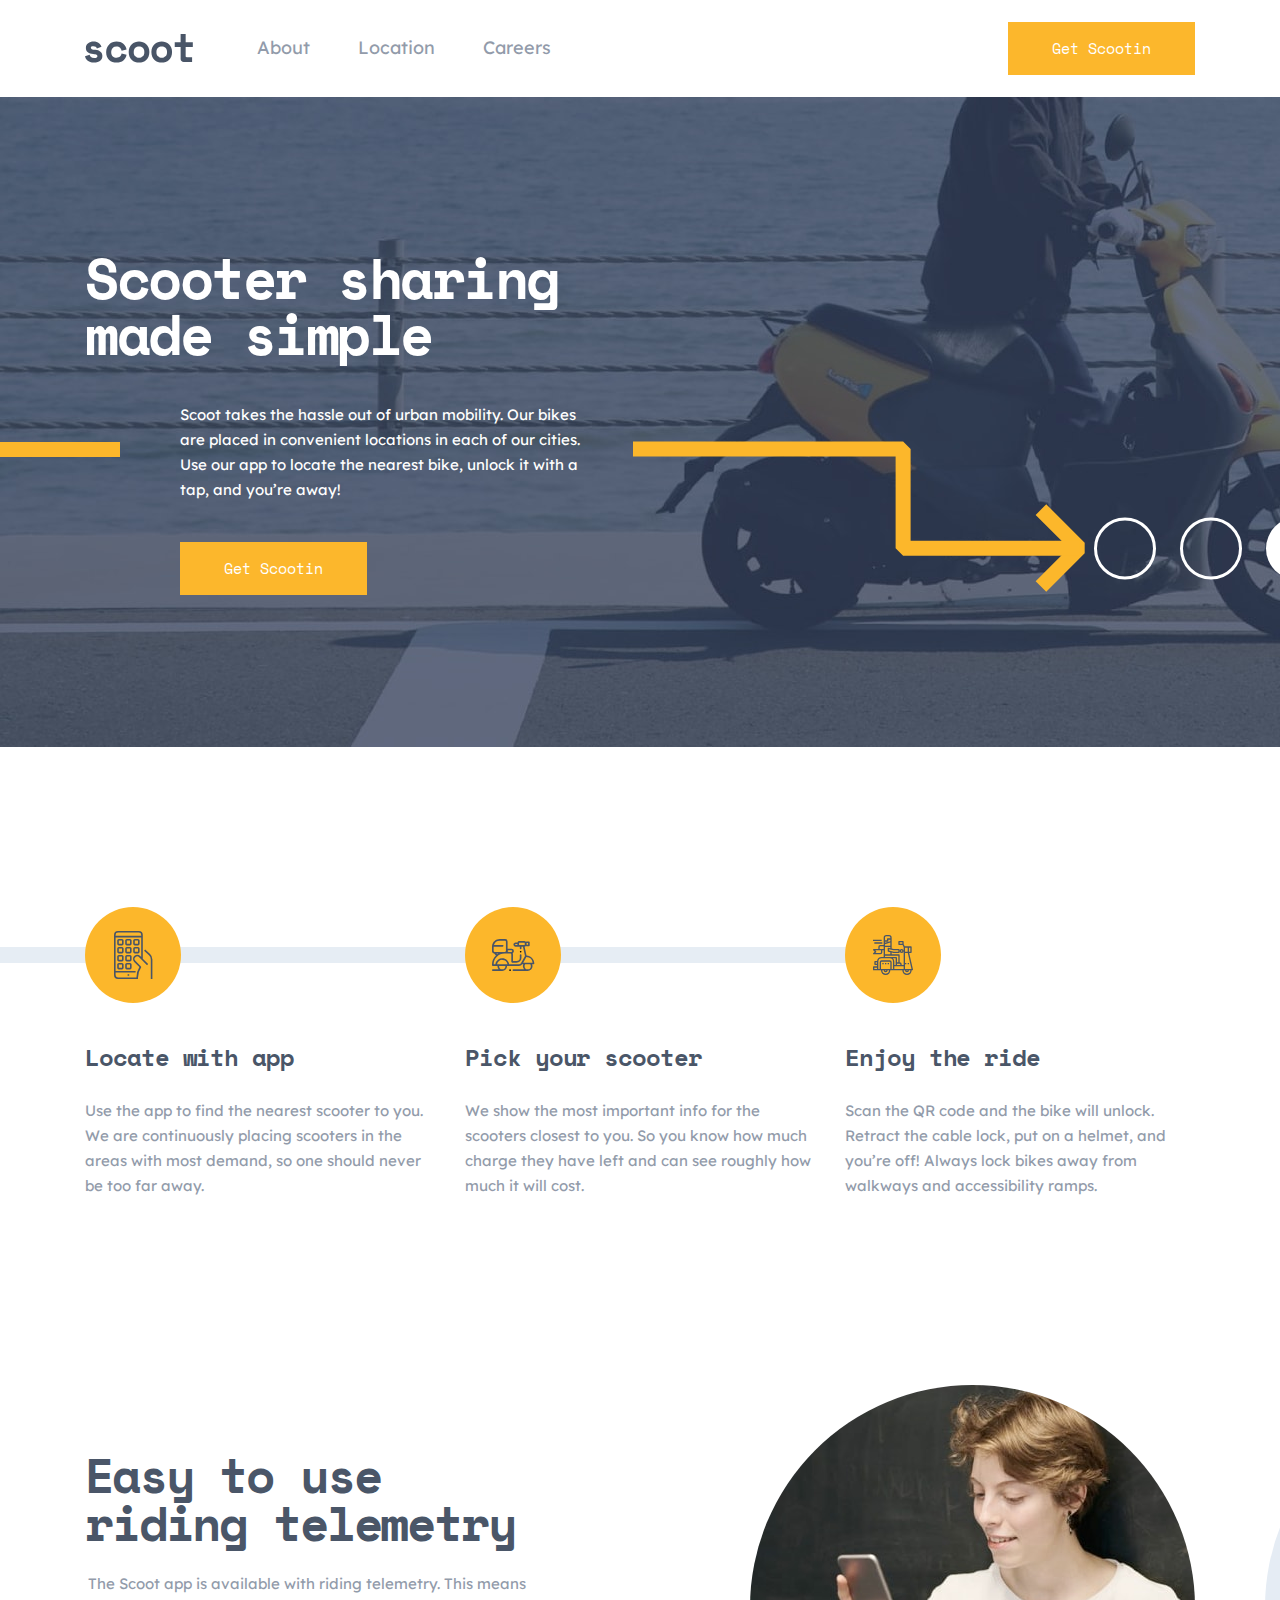
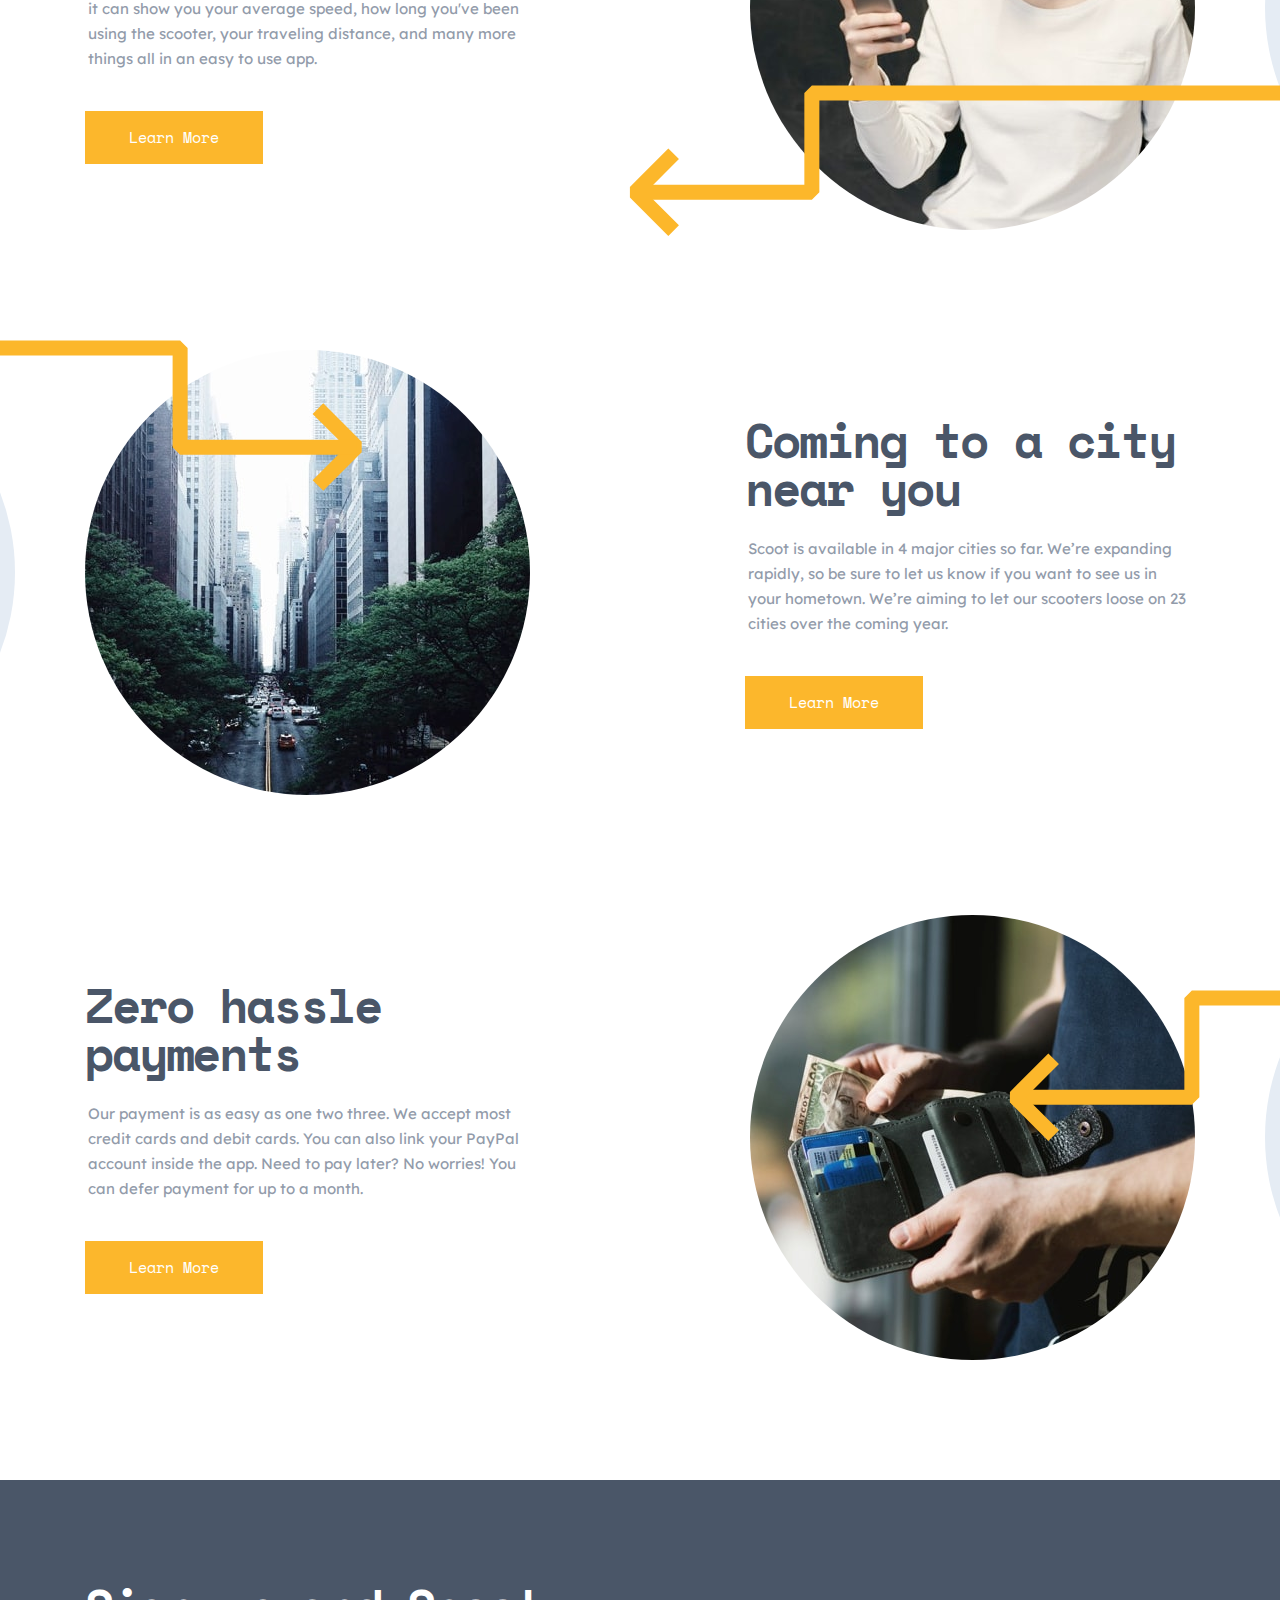
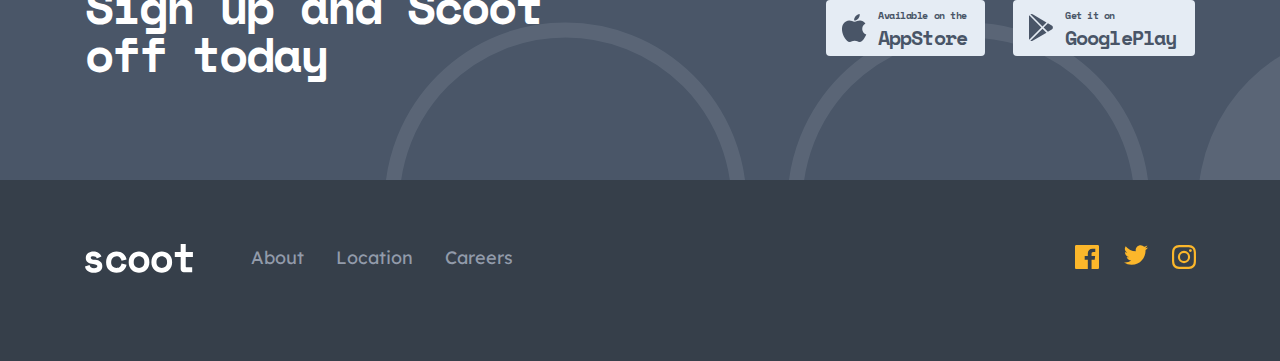
==== commit 879e7c73: "About page full responsive styles" ====
--- a/index.html
+++ b/index.html
@@ -100,7 +100,6 @@
 
   </section>
   <!-- intro end -->
-
 
   <section class="main-content arrow-pos-1 container">
 
@@ -156,15 +155,45 @@
 
   <section class="download" id="download">
     <div class="container">
+
       <h2 class="download__title">Sign up and Scoot off today</h2>
-      <div class="download__links">
-        <a href="https://www.apple.com/ios/app-store/">
-          <img class="download__image" src="assets/icons/app-store.svg" alt="Available in the App Store.">
+
+      <div>
+        <a class="download__link" href="https://www.apple.com/ios/app-store/">
+          <svg class="download__image" xmlns="http://www.w3.org/2000/svg" width="159" height="56" viewBox="0 0 159 56">
+            <g fill="none" fill-rule="evenodd">
+              <rect width="159" height="56" fill="#E5ECF4" rx="4" />
+              <g fill="#495567" font-family="SpaceMono-Bold, Space Mono" font-weight="bold"><text font-size="20"
+                  letter-spacing="-.893" transform="translate(52 8)">
+                  <tspan x="0" y="37">AppStore</tspan>
+                </text><text font-size="10" letter-spacing="-.446" transform="translate(52 8)">
+                  <tspan x="0" y="11">Available on the</tspan>
+                </text></g>
+              <path fill="#495567" fill-rule="nonzero"
+                d="M34.017 20.533c1.93 0 3.973 1.044 5.428 2.843-4.768 2.594-3.996 9.352.822 11.162-.663 1.457-.98 2.107-1.835 3.398-1.191 1.8-2.869 4.045-4.952 4.06-1.848.02-2.324-1.194-4.833-1.18-2.509.012-3.03 1.201-4.883 1.184-2.08-.018-3.672-2.043-4.863-3.843-3.33-5.033-3.681-10.941-1.627-14.084 1.462-2.231 3.766-3.536 5.93-3.536 2.204 0 3.591 1.2 5.416 1.2 1.77 0 2.848-1.204 5.397-1.204zM33.683 14c.243 1.649-.428 3.264-1.316 4.406-.948 1.226-2.586 2.175-4.17 2.126-.29-1.58.452-3.205 1.353-4.3.988-1.206 2.683-2.132 4.133-2.232z" />
+            </g>
+          </svg>
+          <p class="visually-hidden">Available on the App Store</p>
         </a>
-        <a href="https://play.google.com/store/apps">
-          <img class="download__image" src="assets/icons/google-play.svg" alt="Get it on Google Play.">
+
+        <a class="download__link" href="https://play.google.com/store/apps">
+          <svg class="download__image" xmlns="http://www.w3.org/2000/svg" width="182" height="56" viewBox="0 0 182 56">
+            <g fill="none" fill-rule="evenodd">
+              <rect width="182" height="56" fill="#E5ECF4" rx="4" />
+              <g fill="#495567" font-family="SpaceMono-Bold, Space Mono" font-weight="bold"><text font-size="20"
+                  letter-spacing="-.893" transform="translate(52 8)">
+                  <tspan x="0" y="37">GooglePlay</tspan>
+                </text><text font-size="10" letter-spacing="-.446" transform="translate(52 8)">
+                  <tspan x="0" y="11">Get it on</tspan>
+                </text></g>
+              <path fill="#495567" fill-rule="nonzero"
+                d="M19.605 14.345a2.348 2.348 0 00-2.253-.108l12.152 12.178 3.973-3.992-13.872-8.078zm-3.37 1.02A2.476 2.476 0 0016 16.42v22.276c0 .373.083.729.238 1.047l12.147-12.205-12.15-12.175zm13.27 13.297l-12.132 12.19c.322.149.665.214 1.007.214.422 0 .844-.101 1.225-.33l13.875-8.09-3.974-3.984zM38.76 25.5a.221.221 0 00-.014-.01l-3.852-2.242-4.27 4.29 4.273 4.28 3.863-2.252a2.362 2.362 0 001.144-2.033A2.36 2.36 0 0038.76 25.5z" />
+            </g>
+          </svg>
+          <p class="visually-hidden">Get it on Google Play</p>
         </a>
       </div>
+
     </div>
   </section>
   <!-- download end -->
--- a/styles/css/main.css
+++ b/styles/css/main.css
@@ -364,12 +364,18 @@
 
 body {
   background: #fff;
+  text-align: center;
+  overflow-x: hidden;
+  /**
+   * @TODO
+   * take out text align center from all sections base layout
+   */
 }
 
 /**
  * Reset default padding and margin on block elements
  */
-h1, h2, h3, h4, p, ul, ol, li {
+h1, h2, h3, h4, h5, h6, p, ul, ol, li {
   padding: 0;
   margin: 0;
 }
@@ -414,7 +420,7 @@
   line-height: 1.667;
 }
 
-h1, h2, h3, h4 {
+h1, h2, h3, h4, h5, h6 {
   color: #4a5668;
   font-family: "Space Mono", monospace;
   font-weight: 700;
@@ -434,8 +440,9 @@
 }
 
 h3 {
-  font-size: 2.5rem;
-  letter-spacing: -1.79px;
+  font-size: 1.5rem;
+  letter-spacing: -1.07px;
+  line-height: 1.167;
 }
 
 h4 {
@@ -444,6 +451,18 @@
   line-height: 1.4;
 }
 
+h5 {
+  font-size: 1.5rem;
+  letter-spacing: -1.07px;
+  line-height: 1.167;
+}
+
+h6 {
+  font-size: 1.125rem;
+  letter-spacing: -0.8px;
+  line-height: 1.333;
+}
+
 @media (min-width: 768px) {
   h1 {
     font-size: 3.5rem;
@@ -454,13 +473,20 @@
     letter-spacing: -2.14px;
   }
   h3 {
-    font-size: 3rem;
+    font-size: 2.5rem;
+    letter-spacing: -1.79px;
+    line-height: 1.2;
   }
   h4 {
     font-size: 1.5rem;
     letter-spacing: -1.07px;
     line-height: 1.167;
   }
+  h6 {
+    font-size: 1.5rem;
+    letter-spacing: -1.07px;
+    line-height: 1.167;
+  }
 }
 
 /**
@@ -479,7 +505,7 @@
  * 3. Leave some space on the edges, especially valuable on small screens
  */
 .container {
-  max-width: 1174px;
+  max-width: 1190px;
   /* 1 */
   margin-left: auto;
   /* 2 */
@@ -493,6 +519,15 @@
   /* 1 */
 }
 
+@media (min-width: 768px) {
+  .container {
+    padding-left: 2.5rem;
+    /* 3 */
+    padding-right: 2.5rem;
+    /* 3 */
+  }
+}
+
 /**
  * Hide text while making it readable for screen readers
  * 1. Needed in WebKit-based browsers because of an implementation bug;
@@ -529,7 +564,7 @@
   line-height: 1.667;
   display: inline-block;
   border: 3px #fcb72c solid;
-  padding: 11px 36.5px;
+  padding: 11px 41px;
   cursor: pointer;
   -webkit-transition: 0.2s ease-out;
   transition: 0.2s ease-out;
@@ -607,7 +642,7 @@
   -webkit-box-align: start;
       -ms-flex-align: start;
           align-items: flex-start;
-  width: 229px;
+  width: 256px;
   height: calc(100vh - 64px);
   padding: 4rem 1.5rem 1.5rem;
   -webkit-transition: 0.2s ease-out;
@@ -629,8 +664,8 @@
 }
 
 .modal {
-  background-image: -webkit-gradient(linear, left bottom, left top, from(rgba(0, 0, 0, 0.95)), to(rgba(0, 0, 0, 0.85)));
-  background-image: linear-gradient(to top, rgba(0, 0, 0, 0.95), rgba(0, 0, 0, 0.85));
+  background-image: -webkit-gradient(linear, left bottom, left top, from(rgba(0, 0, 0, 0.85)), to(rgba(0, 0, 0, 0.75)));
+  background-image: linear-gradient(to top, rgba(0, 0, 0, 0.85), rgba(0, 0, 0, 0.75));
   opacity: 0;
   -webkit-transition: 0.2s ease-out;
   transition: 0.2s ease-out;
@@ -643,6 +678,7 @@
   right: 0;
   bottom: 0;
   opacity: 1;
+  z-index: 1;
 }
 
 .nav__logo {
@@ -699,6 +735,42 @@
 .header {
   background: center / cover no-repeat;
   text-align: center;
+  position: relative;
+  padding-top: 60px;
+  padding-bottom: 60px;
+  margin-bottom: 72px;
+}
+
+@media (min-width: 768px) {
+  .header {
+    text-align: left;
+    padding-top: 72px;
+    padding-bottom: 72px;
+    margin-bottom: 144px;
+  }
+  .header::after {
+    content: url("../../../assets/patterns/white-circles.svg");
+    position: absolute;
+    right: -30px;
+    bottom: 60px;
+  }
+}
+
+@media (min-width: 1024px) {
+  .header {
+    margin-bottom: 120px;
+  }
+}
+
+.header__title {
+  max-width: 573px;
+  margin: 0 auto;
+}
+
+@media (min-width: 1024px) {
+  .header__title {
+    margin-left: 0;
+  }
 }
 
 /*
@@ -708,12 +780,14 @@
   background-image: url("../../../assets/images/home-hero-mobile.jpg");
   height: 650px;
   padding-top: 115px;
-  position: relative;
+  text-align: center;
+  margin-bottom: 0;
 }
 
 @media (min-width: 768px) {
   .header--home {
     background-image: url("../../../assets/images/home-hero-tablet.jpg");
+    padding-left: 0;
   }
 }
 
@@ -799,6 +873,38 @@
     position: absolute;
     right: -48px;
     bottom: 164px;
+  }
+}
+
+.header--about {
+  background-image: url("../../../assets/images/about-hero-mobile.jpg");
+}
+
+@media (min-width: 768px) {
+  .header--about {
+    background-image: url("../../../assets/images/about-hero-tablet.jpg");
+  }
+}
+
+@media (min-width: 1024px) {
+  .header--about {
+    background-image: url("../../../assets/images/about-hero-desktop.jpg");
+  }
+}
+
+.header--careers-location {
+  background-image: url("../../../assets/images/careers-location-hero-mobile.jpg");
+}
+
+@media (min-width: 768px) {
+  .header--careers-location {
+    background-image: url("../../../assets/images/careers-location-hero-tablet.jpg");
+  }
+}
+
+@media (min-width: 1024px) {
+  .header--careers-location {
+    background-image: url("../../../assets/images/careers-location-hero-desktop.jpg");
   }
 }
 
@@ -832,7 +938,7 @@
 @media (min-width: 768px) {
   .intro {
     padding-top: 122px;
-    padding-bottom: 67px;
+    padding-bottom: 83px;
   }
   .intro__card {
     text-align: left;
@@ -902,6 +1008,9 @@
   }
 }
 
+/*
+   Layout
+   ========================================================================== */
 .main-content {
   text-align: center;
   margin-bottom: 7.5rem;
@@ -913,9 +1022,58 @@
   margin-bottom: 3.5rem;
 }
 
-.main-content__title,
 .main-content__text {
-  margin-bottom: 2rem;
+  max-width: 573px;
+  margin: 0 auto 2rem;
+}
+
+.main-content__title {
+  max-width: 315px;
+  margin: 0 auto 2rem;
+}
+
+@media (min-width: 768px) {
+  .main-content__title {
+    max-width: 450px;
+    margin-bottom: 2.5rem;
+  }
+  .main-content__text {
+    margin-bottom: 2.5rem;
+  }
+}
+
+@media (min-width: 1024px) {
+  .main-content {
+    display: -webkit-box;
+    display: -ms-flexbox;
+    display: flex;
+    -webkit-box-orient: horizontal;
+    -webkit-box-direction: reverse;
+        -ms-flex-direction: row-reverse;
+            flex-direction: row-reverse;
+    -webkit-box-pack: justify;
+        -ms-flex-pack: justify;
+            justify-content: space-between;
+    -webkit-box-align: center;
+        -ms-flex-align: center;
+            align-items: center;
+    text-align: left;
+  }
+  .main-content--reversed {
+    -webkit-box-orient: horizontal;
+    -webkit-box-direction: normal;
+        -ms-flex-direction: row;
+            flex-direction: row;
+  }
+  .main-content__image {
+    margin-bottom: 0;
+  }
+  .main-content__title {
+    margin: 0 0 1.5rem;
+  }
+  .main-content__text {
+    max-width: 445px;
+  }
 }
 
 /*
@@ -938,14 +1096,287 @@
   top: 165px;
 }
 
+@media (min-width: 768px) {
+  .arrow-pos-1::before {
+    right: 0px;
+    top: 300px;
+  }
+}
+
+@media (min-width: 1024px) {
+  .arrow-pos-1::before {
+    right: -135px;
+  }
+}
+
 .arrow-pos-2::before {
   left: -200px;
   top: -10px;
 }
 
+@media (min-width: 768px) {
+  .arrow-pos-2::before {
+    left: -100px;
+  }
+}
+
+@media (min-width: 1024px) {
+  .arrow-pos-2::before {
+    left: -135px;
+  }
+}
+
 .arrow-pos-3::before {
   right: -520px;
   top: 0px;
+}
+
+@media (min-width: 768px) {
+  .arrow-pos-3::before {
+    right: -370px;
+    top: 75px;
+  }
+}
+
+@media (min-width: 1024px) {
+  .arrow-pos-3::before {
+    right: -515px;
+  }
+}
+
+.arrow-pos-4::before {
+  content: url("../../../assets/patterns/left-upward-arrow.svg");
+  right: -395px;
+  top: 130px;
+}
+
+@media (min-width: 768px) {
+  .arrow-pos-4::before {
+    right: 0px;
+    top: 260px;
+  }
+}
+
+@media (min-width: 1024px) {
+  .arrow-pos-4::before {
+    right: -165px;
+  }
+}
+
+.arrow-pos-5::before {
+  left: -105px;
+  top: 0;
+}
+
+@media (min-width: 1024px) {
+  .arrow-pos-5::before {
+    left: -135px;
+  }
+}
+
+/*
+   Semicircle images
+   ========================================================================== */
+@media (min-width: 768px) {
+  .main-content::after {
+    content: url("../../../assets/patterns/circle.svg");
+    position: absolute;
+    right: -350px;
+    top: 0;
+    z-index: -1;
+  }
+  .main-content--reversed::after {
+    right: initial;
+    left: -350px;
+  }
+}
+
+@media (min-width: 1024px) {
+  .main-content::after {
+    right: -475px;
+  }
+  .main-content--reversed::after {
+    right: initial;
+    left: -475px;
+  }
+}
+
+.sub-content {
+  text-align: center;
+  margin-bottom: 145px;
+}
+
+@media (min-width: 1024px) {
+  .sub-content {
+    display: -ms-grid;
+    display: grid;
+    -ms-grid-columns: (1fr)[3];
+        grid-template-columns: repeat(3, 1fr);
+    grid-gap: 30px;
+  }
+}
+
+.sub-content__title {
+  margin-bottom: 4.25rem;
+  grid-column: 1 / -1;
+}
+
+@media (min-width: 768px) {
+  .sub-content__title {
+    margin-bottom: 6.7rem;
+  }
+}
+
+@media (min-width: 768px) {
+  .sub-content__title {
+    margin-bottom: 4.7rem;
+  }
+}
+
+.sub-content__image {
+  border-radius: 50%;
+}
+
+.sub-content__card {
+  max-width: 457px;
+  margin: 0 auto 3.75rem;
+  position: relative;
+}
+
+.card__number {
+  background-color: #fcb72c;
+  display: inline-block;
+  border-radius: 50%;
+  padding: 34px;
+  position: absolute;
+  top: 190px;
+  left: 50%;
+  -webkit-transform: translateX(-50%);
+          transform: translateX(-50%);
+}
+
+.card__title {
+  margin-top: 3.75rem;
+  margin-bottom: 27px;
+}
+
+@media (min-width: 768px) {
+  .card__title {
+    margin-top: 4.75rem;
+  }
+}
+
+.faq {
+  margin-bottom: 7.5rem;
+}
+
+.faq__title,
+.faq__section {
+  margin-bottom: 3rem;
+}
+
+@media (min-width: 768px) {
+  .faq__title,
+  .faq__section {
+    margin-bottom: 4rem;
+  }
+}
+
+.faq__subtitle {
+  margin-bottom: 2rem;
+}
+
+.faq__item {
+  background: #f1f4f9;
+  text-align: left;
+  padding: 2rem 1.75rem 2rem 2rem;
+  margin-bottom: 1rem;
+  position: relative;
+  cursor: pointer;
+}
+
+@media (min-width: 768px) {
+  .faq__item {
+    padding: 2rem 2rem 2rem 2.5rem;
+    margin-bottom: 1.5rem;
+  }
+}
+
+.faq__question {
+  display: inline-block;
+  margin-right: 32px;
+  -webkit-transition: 0.2s ease-out;
+  transition: 0.2s ease-out;
+}
+
+.faq__answer {
+  max-height: 0;
+  overflow: hidden;
+  -webkit-transition: 0.2s ease-out;
+  transition: 0.2s ease-out;
+}
+
+.faq__question--active {
+  margin-bottom: 1.5rem;
+}
+
+.faq__question--active::after {
+  -webkit-transform: rotateX(180deg);
+          transform: rotateX(180deg);
+}
+
+.item__header {
+  display: -webkit-box;
+  display: -ms-flexbox;
+  display: flex;
+  -webkit-box-orient: horizontal;
+  -webkit-box-direction: normal;
+      -ms-flex-direction: row;
+          flex-direction: row;
+  -webkit-box-pack: justify;
+      -ms-flex-pack: justify;
+          justify-content: space-between;
+  -webkit-box-align: center;
+      -ms-flex-align: center;
+          align-items: center;
+}
+
+.faq__question::after {
+  content: url("../../../assets/icons/chevron.svg");
+  position: absolute;
+  top: 38px;
+  right: 28px;
+  -webkit-transition: 0.2s ease-out;
+  transition: 0.2s ease-out;
+}
+
+@media (min-width: 768px) {
+  .faq__question::after {
+    right: 32px;
+  }
+}
+
+@media (min-width: 1024px) {
+  .faq {
+    margin-bottom: 9rem;
+  }
+  .faq__section {
+    display: -ms-grid;
+    display: grid;
+    -ms-grid-columns: 3.22fr 6.78fr;
+        grid-template-columns: 3.22fr 6.78fr;
+    margin-bottom: 3rem;
+  }
+  .faq__subtitle {
+    grid-row: span 3;
+    text-align: left;
+    width: 350px;
+    margin-right: 30px;
+  }
+  .faq__item {
+    padding: 2.5rem;
+    margin-bottom: 1rem;
+  }
 }
 
 .download {
@@ -958,7 +1389,12 @@
 
 .download__title {
   color: #fff;
-  margin-bottom: 2.5rem;
+  max-width: 315px;
+  margin: 0 auto 2.5rem;
+}
+
+.download__link {
+  position: relative;
 }
 
 .download__image {
@@ -966,9 +1402,8 @@
   width: auto;
 }
 
-.download__image:first-child {
+.download__link:first-of-type {
   margin-right: 0.75rem;
-  margin-bottom: 0.75rem;
 }
 
 .download::before {
@@ -977,6 +1412,62 @@
   left: -600px;
   right: -100px;
   bottom: -3px;
+}
+
+@media (min-width: 768px) {
+  .download::before {
+    left: -230px;
+    right: -170px;
+  }
+}
+
+@media (min-width: 768px) {
+  .download::before {
+    left: 0px;
+    right: -650px;
+  }
+}
+
+@media (min-width: 768px) {
+  .download {
+    padding-top: 62px;
+    padding-bottom: 62px;
+  }
+  .download__title {
+    max-width: 460px;
+  }
+}
+
+@media (min-width: 1024px) {
+  .download {
+    padding-top: 102px;
+    padding-bottom: 102px;
+  }
+  .download .container {
+    display: -webkit-box;
+    display: -ms-flexbox;
+    display: flex;
+    -webkit-box-orient: horizontal;
+    -webkit-box-direction: normal;
+        -ms-flex-direction: row;
+            flex-direction: row;
+    -webkit-box-pack: justify;
+        -ms-flex-pack: justify;
+            justify-content: space-between;
+    -webkit-box-align: center;
+        -ms-flex-align: center;
+            align-items: center;
+  }
+  .download__title {
+    text-align: left;
+    margin: 0;
+  }
+  .download__image {
+    height: 56px;
+  }
+  .download__link:first-of-type {
+    margin-right: 1.5rem;
+  }
 }
 
 .footer {
@@ -1005,6 +1496,10 @@
   margin: 0 auto;
 }
 
+.footer__socials li:not(:last-child) {
+  margin-right: 24.5px;
+}
+
 .footer__logo {
   background: center/contain no-repeat url("../../../assets/logo-white.svg");
   fill: white;
@@ -1013,4 +1508,53 @@
   height: 28.56px;
   margin-bottom: 2.6rem;
 }
+
+/*
+   Medium screens layout
+   ========================================================================== */
+@media (min-width: 768px) {
+  .footer .container {
+    display: -webkit-box;
+    display: -ms-flexbox;
+    display: flex;
+    -webkit-box-orient: horizontal;
+    -webkit-box-direction: normal;
+        -ms-flex-direction: row;
+            flex-direction: row;
+    -webkit-box-pack: start;
+        -ms-flex-pack: start;
+            justify-content: flex-start;
+    -webkit-box-align: center;
+        -ms-flex-align: center;
+            align-items: center;
+  }
+  .footer__links {
+    display: -webkit-box;
+    display: -ms-flexbox;
+    display: flex;
+    -webkit-box-orient: horizontal;
+    -webkit-box-direction: normal;
+        -ms-flex-direction: row;
+            flex-direction: row;
+    -webkit-box-pack: justify;
+        -ms-flex-pack: justify;
+            justify-content: space-between;
+    -webkit-box-align: center;
+        -ms-flex-align: center;
+            align-items: center;
+    margin-bottom: 0;
+  }
+  .footer__links .link {
+    padding: 0;
+    margin-right: 2rem;
+    margin-bottom: 0;
+  }
+  .footer__logo {
+    margin-right: 58px;
+    margin-bottom: 0;
+  }
+  .footer__socials {
+    margin-right: 0;
+  }
+}
 /*# sourceMappingURL=main.css.map */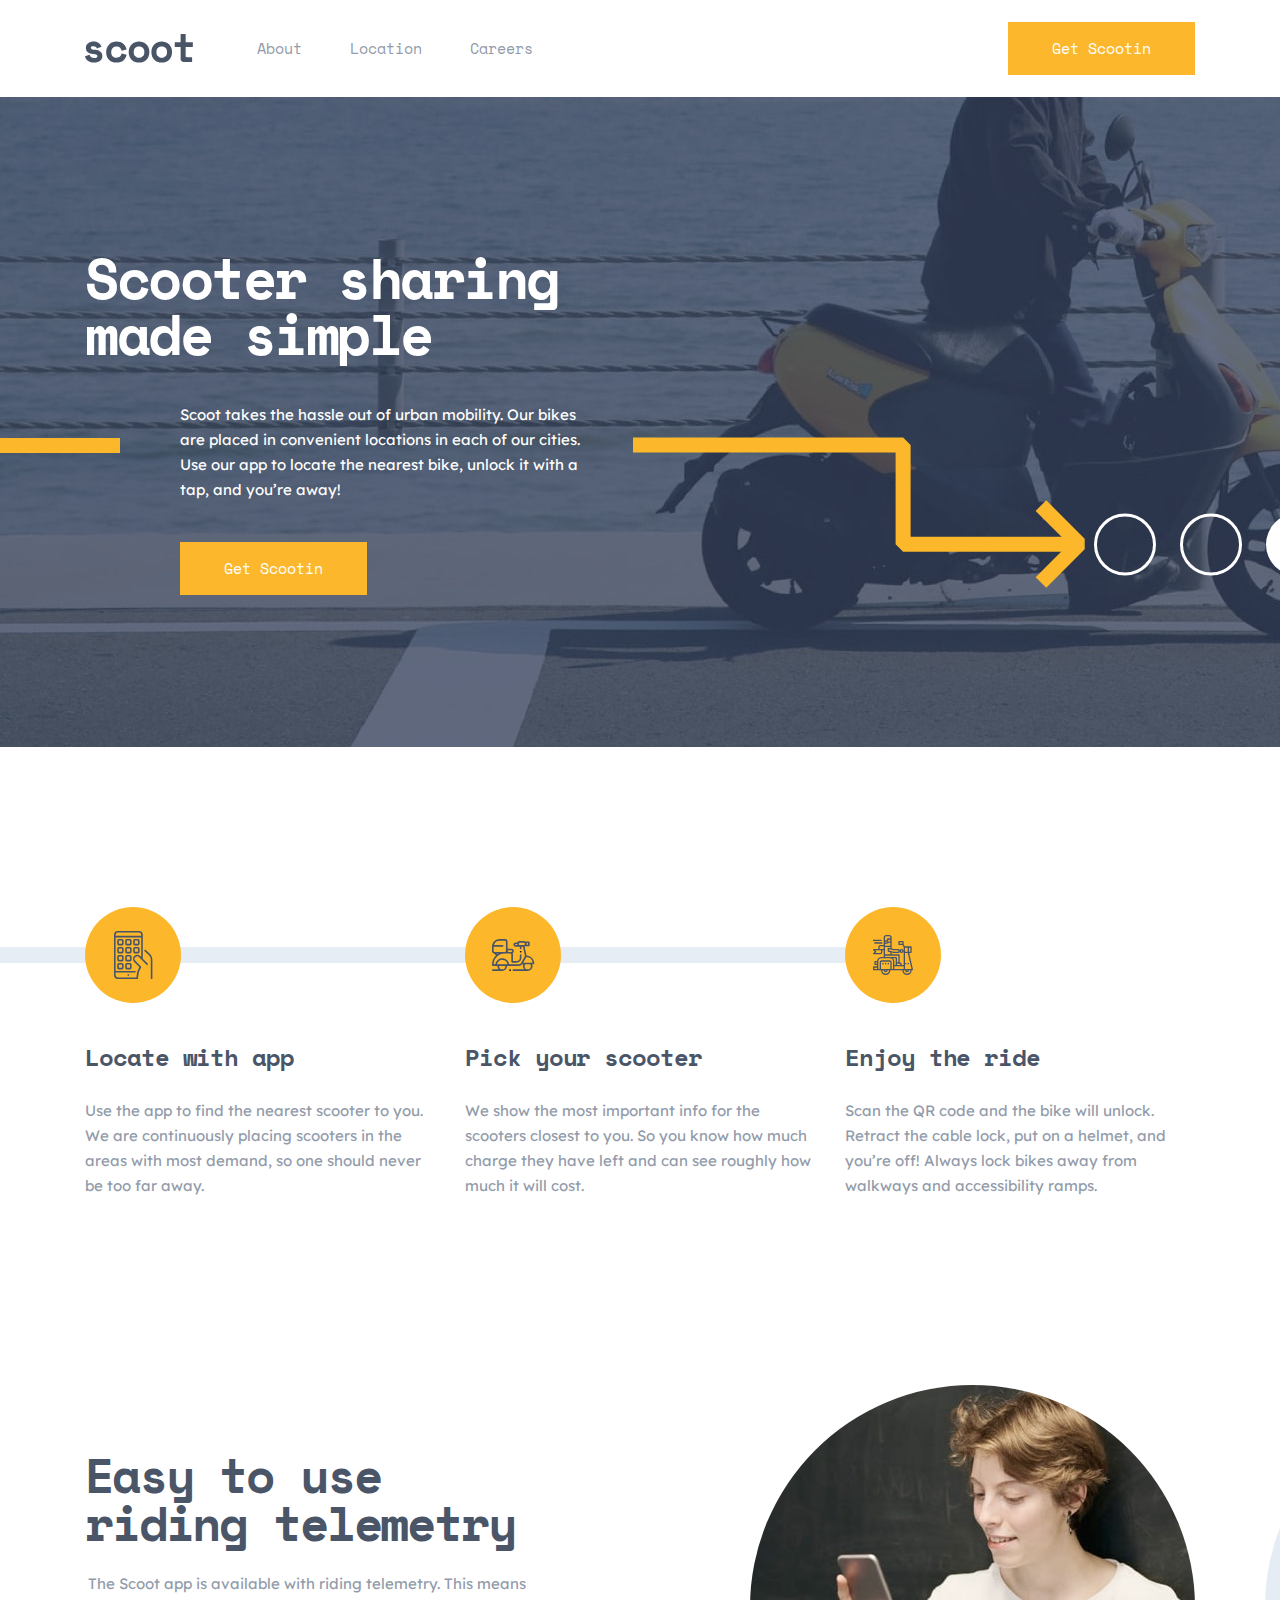
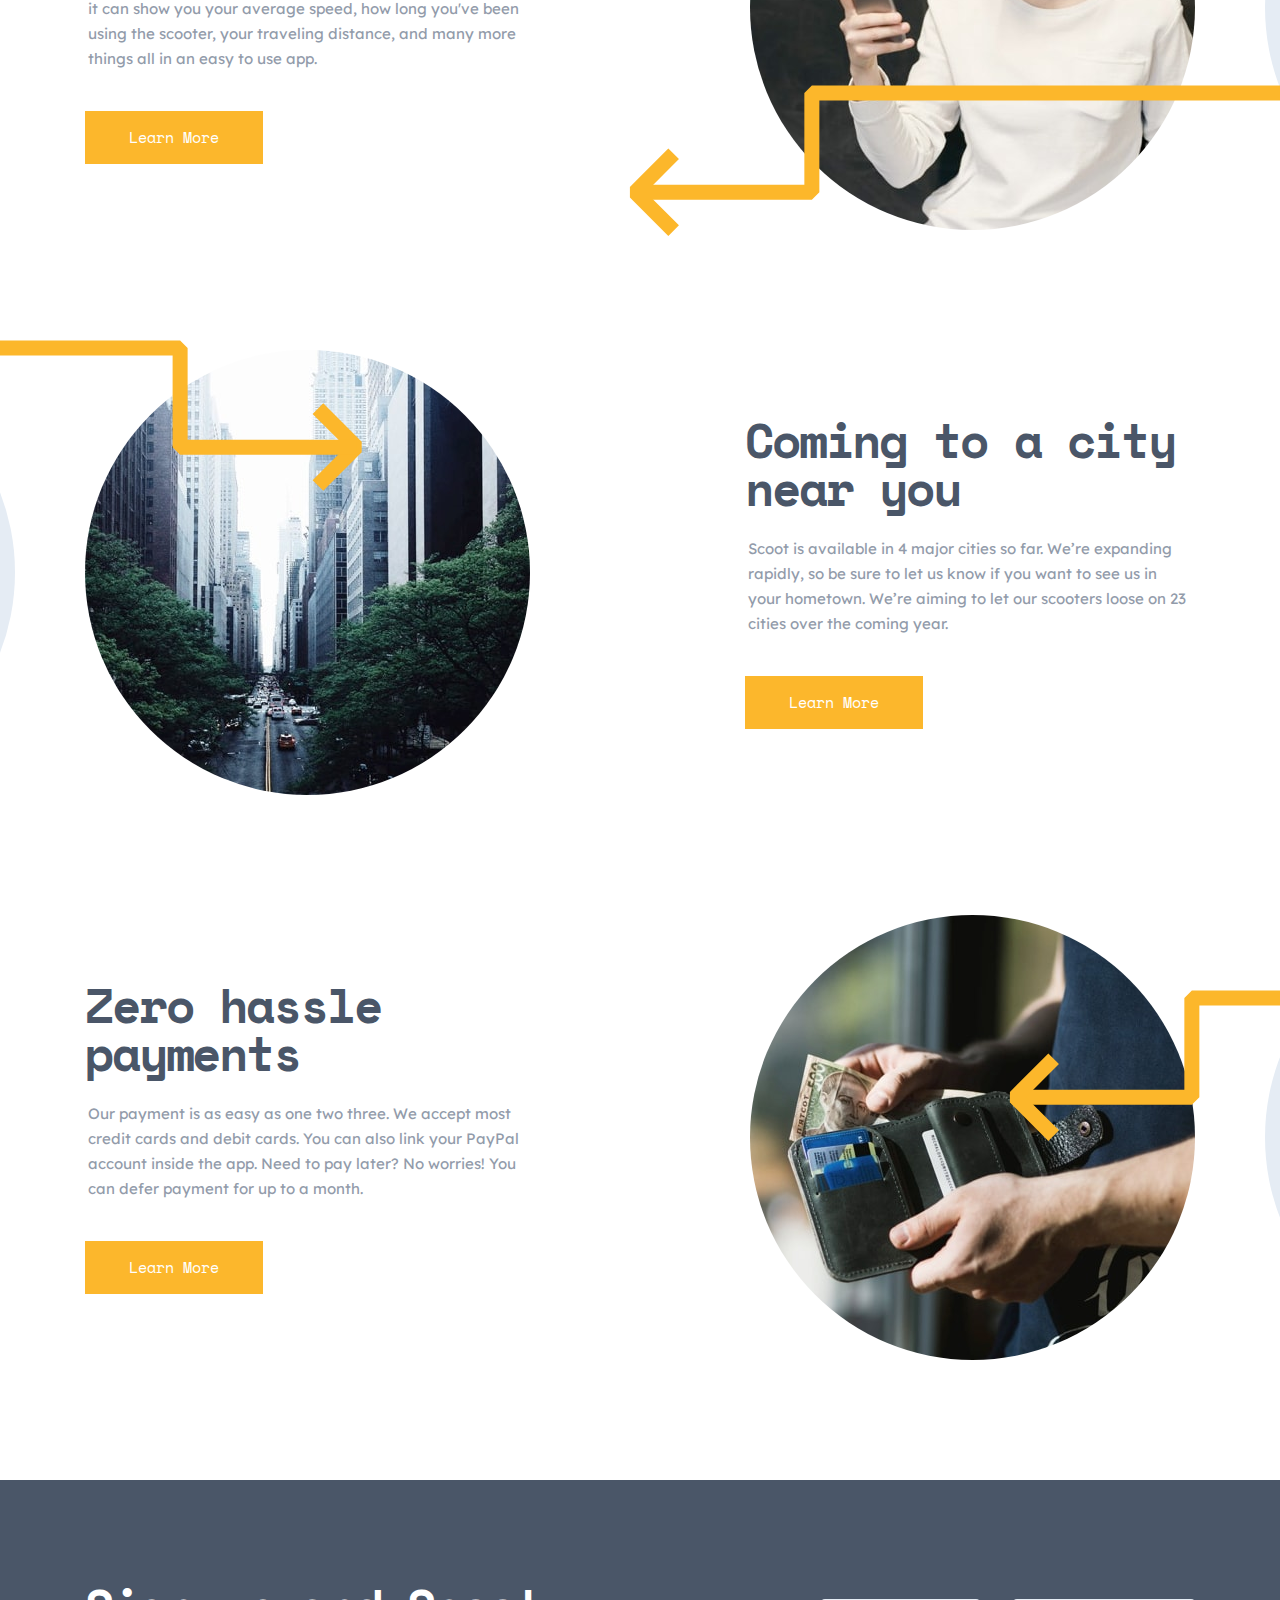
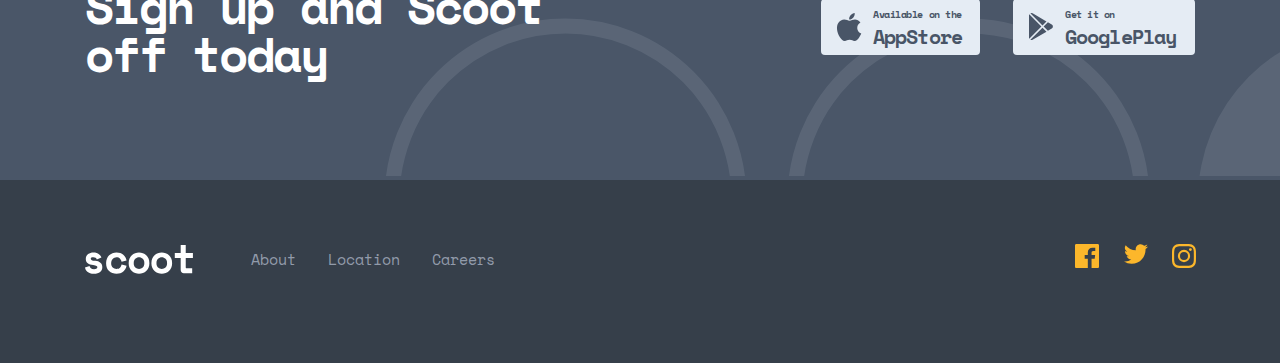
==== commit 1e02f123: "Careers page full responsive styles" ====
--- a/index.html
+++ b/index.html
@@ -114,7 +114,6 @@
       </p>
       <a class="btn" href="about.html">Learn More</a>
     </div>
-
 
   </section>
   <!-- main-content end -->
--- a/styles/css/main.css
+++ b/styles/css/main.css
@@ -414,10 +414,11 @@
   color: #929baa;
   font-family: "Lexend Deca", sans-serif;
   font-size: 0.9375rem;
-}
-
-p {
   line-height: 1.667;
+}
+
+a {
+  font-family: "Space Mono", monospace;
 }
 
 h1, h2, h3, h4, h5, h6 {
@@ -578,7 +579,8 @@
 .link {
   color: #929baa;
   display: inline-block;
-  font-size: 1.125rem;
+  font-family: "Space Mono", monospace;
+  font-size: 0.9375rem;
   padding: 0.5rem;
 }
 
@@ -604,6 +606,14 @@
   background: white;
 }
 
+.nav__logo {
+  background: center/contain no-repeat url("../../../assets/logo.svg");
+  display: inline-block;
+  width: 75.5px;
+  height: 20px;
+  margin: 0 auto;
+}
+
 .nav__links {
   display: none;
 }
@@ -626,6 +636,7 @@
 
 .nav__links--mobile {
   background: #4a5668;
+  text-align: left;
   position: absolute;
   top: 64px;
   left: -100%;
@@ -652,6 +663,7 @@
 
 .nav__links--mobile a {
   color: #fff;
+  font-size: 1.125rem;
 }
 
 .nav__links--mobile li {
@@ -679,14 +691,6 @@
   bottom: 0;
   opacity: 1;
   z-index: 1;
-}
-
-.nav__logo {
-  background: center/contain no-repeat url("../../../assets/logo.svg");
-  display: inline-block;
-  width: 75.5px;
-  height: 20px;
-  margin: 0 auto;
 }
 
 @media (min-width: 768px) {
@@ -898,13 +902,13 @@
 
 @media (min-width: 768px) {
   .header--careers-location {
-    background-image: url("../../../assets/images/careers-location-hero-tablet.jpg");
+    background-image: url("../../../assets/images/careers-locations-hero-tablet.jpg");
   }
 }
 
 @media (min-width: 1024px) {
   .header--careers-location {
-    background-image: url("../../../assets/images/careers-location-hero-desktop.jpg");
+    background-image: url("../../../assets/images/careers-locations-hero-desktop.jpg");
   }
 }
 
@@ -1206,6 +1210,12 @@
   margin-bottom: 145px;
 }
 
+@media (min-width: 768px) {
+  .sub-content {
+    margin-bottom: 120px;
+  }
+}
+
 @media (min-width: 1024px) {
   .sub-content {
     display: -ms-grid;
@@ -1241,6 +1251,12 @@
   max-width: 457px;
   margin: 0 auto 3.75rem;
   position: relative;
+}
+
+@media (min-width: 1024px) {
+  .sub-content__card {
+    margin-bottom: 0;
+  }
 }
 
 .card__number {
@@ -1379,6 +1395,70 @@
   }
 }
 
+.jobs {
+  margin-bottom: 7.5rem;
+}
+
+.jobs__item {
+  background: #f1f4f9;
+  padding: 2.25rem 2rem 2rem;
+  margin-bottom: 1rem;
+}
+
+.jobs__title {
+  margin-bottom: 0.25rem;
+}
+
+.jobs__location {
+  margin-bottom: 1rem;
+}
+
+.jobs__btn {
+  width: 100%;
+  max-width: 250px;
+}
+
+@media (min-width: 768px) {
+  .jobs__item {
+    display: -webkit-box;
+    display: -ms-flexbox;
+    display: flex;
+    -webkit-box-orient: horizontal;
+    -webkit-box-direction: normal;
+        -ms-flex-direction: row;
+            flex-direction: row;
+    -webkit-box-pack: justify;
+        -ms-flex-pack: justify;
+            justify-content: space-between;
+    -webkit-box-align: center;
+        -ms-flex-align: center;
+            align-items: center;
+    padding: 2.125rem 3rem 2rem;
+  }
+  .jobs__textbox {
+    text-align: left;
+  }
+  .jobs__title {
+    margin-bottom: 0.5rem;
+  }
+  .jobs__location {
+    margin-bottom: 0;
+  }
+  .jobs__btn {
+    max-width: 180px;
+  }
+}
+
+@media (min-width: 1024px) {
+  .jobs {
+    margin-bottom: 10rem;
+  }
+  .jobs__item {
+    padding: 2rem 4rem 2.125rem 2.5rem;
+    margin-bottom: 1.5rem;
+  }
+}
+
 .download {
   background-color: #4a5668;
   position: relative;
@@ -1404,6 +1484,12 @@
 
 .download__link:first-of-type {
   margin-right: 0.75rem;
+}
+
+@media (max-width: 330px) {
+  .download__link:first-of-type {
+    margin-right: auto;
+  }
 }
 
 .download::before {
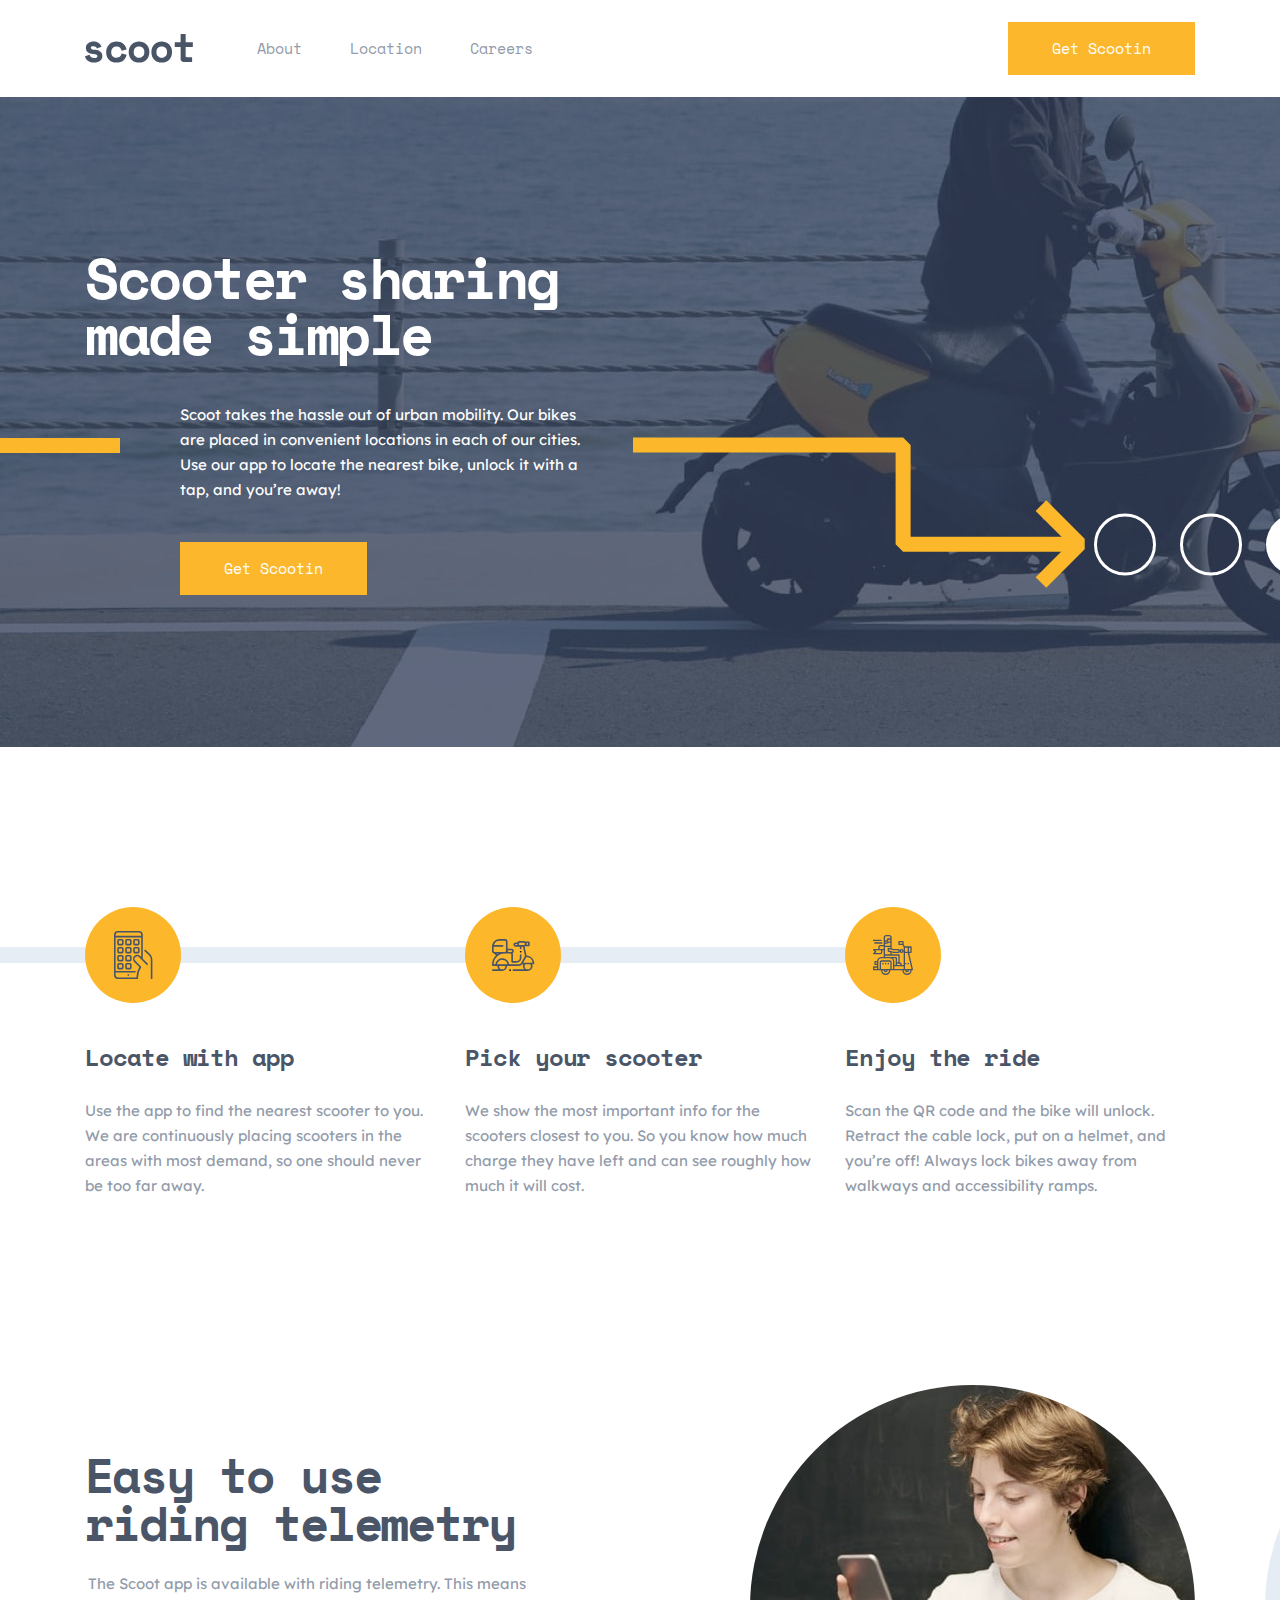
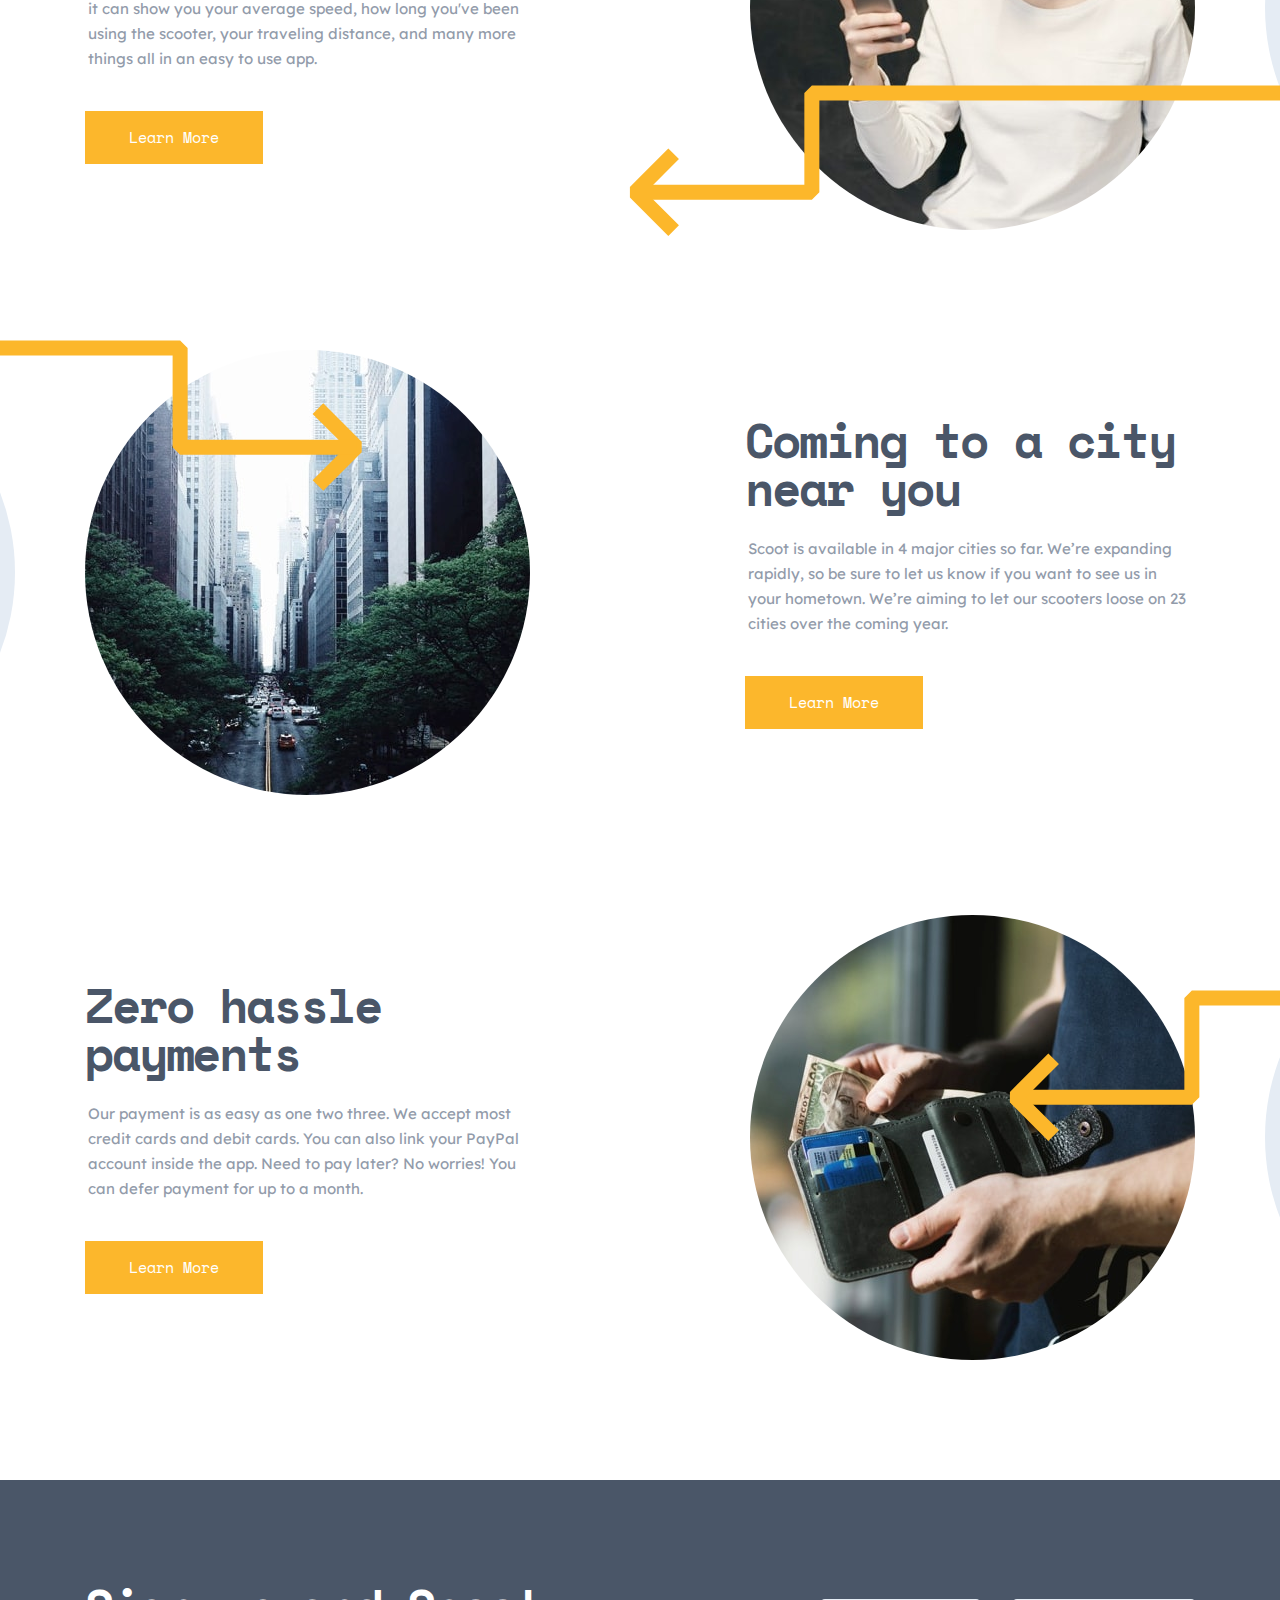
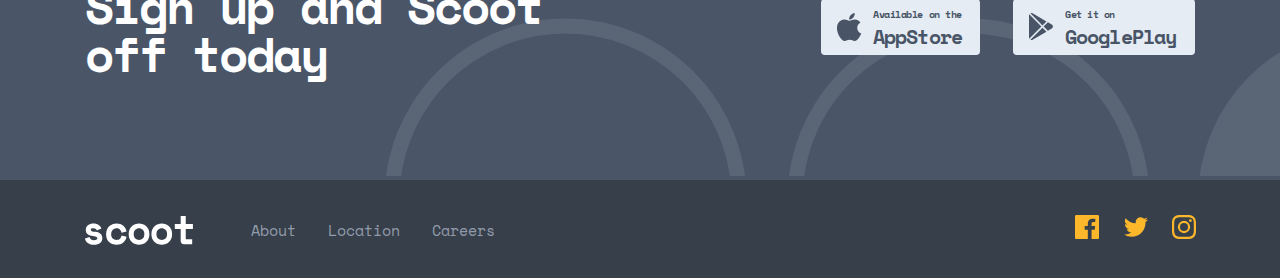
==== commit e9e911bb: "Position background patterns for x-large screens" ====
--- a/index.html
+++ b/index.html
@@ -12,6 +12,7 @@
   <link href="https://fonts.googleapis.com/css2?family=Lexend+Deca&family=Space+Mono:wght@700&display=swap"
     rel="stylesheet">
   <link rel="stylesheet" href="styles/css/main.css">
+
 </head>
 
 <body>
@@ -19,13 +20,10 @@
   <div class="modal"></div>
 
   <nav class="nav container">
-
     <div class="nav__hamburger"></div>
-
     <a href="index.html" class="logo nav__logo">
       <h1 class="visually-hidden">Scoot</h1>
     </a>
-
     <div class="nav__links--mobile">
       <ul>
         <li><a href="about.html" class="link">About</a></li>
@@ -34,21 +32,17 @@
       </ul>
       <a class="btn nav__btn--mobile" href="#download">Get Scootin</a>
     </div>
-
     <ul class="nav__links links">
       <li><a href="about.html" class="link">About</a></li>
       <li><a href="locations.html" class="link">Location</a></li>
       <li><a href="careers.html" class="link">Careers</a></li>
     </ul>
-
     <a class="btn nav__btn" href="#download">Get Scootin</a>
-
   </nav>
   <!-- nav end -->
 
   <header class="header header--home">
     <div class="container">
-
       <div class="header--home__textbox">
         <h1 class="header--home__title">Scooter sharing made simple</h1>
         <p class="header--home__text">
@@ -58,13 +52,11 @@
         </p>
         <a class="btn header--home__btn" href="#download">Get Scootin</a>
       </div>
-
     </div>
   </header>
   <!-- header end -->
 
   <section class="intro container">
-
     <div class="intro__card">
       <img class="intro__image" src="/assets/icons/locate.svg" alt="Locate.">
       <div class="intro__textbox">
@@ -75,7 +67,6 @@
         </p>
       </div>
     </div>
-
     <div class="intro__card">
       <img class="intro__image" src="/assets/icons/scooter.svg" alt="Scooter.">
       <div class="intro__textbox">
@@ -86,7 +77,6 @@
         </p>
       </div>
     </div>
-
     <div class="intro__card">
       <img class="intro__image" src="/assets/icons/ride.svg" alt="Ride.">
       <div class="intro__textbox">
@@ -97,66 +87,60 @@
         </p>
       </div>
     </div>
-
   </section>
   <!-- intro end -->
 
-  <section class="main-content arrow-pos-1 container">
-
-    <img class="main-content__image" src="assets/images/telemetry.jpg" alt="Person looking at their phone.">
-
-    <div class="main-content__textbox">
-      <h2 class="main-content__title">Easy to use riding telemetry</h2>
-      <p class="main-content__text">
-        The Scoot app is available with riding telemetry. This means it can show you your
-        average speed, how long you've been using the scooter, your traveling distance,
-        and many more things all in an easy to use app.
-      </p>
-      <a class="btn" href="about.html">Learn More</a>
-    </div>
-
-  </section>
+  <div class="positioning-container">
+    <section class="main-content arrow-pos-1 container">
+      <img class="main-content__image" src="assets/images/telemetry.jpg" alt="Person looking at their phone.">
+      <div class="main-content__textbox">
+        <h2 class="main-content__title">Easy to use riding telemetry</h2>
+        <p class="main-content__text">
+          The Scoot app is available with riding telemetry. This means it can show you your
+          average speed, how long you've been using the scooter, your traveling distance,
+          and many more things all in an easy to use app.
+        </p>
+        <a class="btn" href="about.html">Learn More</a>
+      </div>
+    </section>
+  </div>
   <!-- main-content end -->
 
-  <section class="main-content main-content--reversed arrow-pos-2 container">
-
-    <img class="main-content__image" src="assets/images/near-you.jpg" alt="A high rise city street.">
-
-    <div class="main-content__textbox">
-      <h2 class="main-content__title">Coming to a city near you</h2>
-      <p class="main-content__text">
-        Scoot is available in 4 major cities so far. We’re expanding rapidly, so be sure
-        to let us know if you want to see us in your hometown. We’re aiming to let our
-        scooters loose on 23 cities over the coming year.
-      </p>
-      <a class="btn" href="/locations.html">Learn More</a>
-    </div>
-
-  </section>
+  <div class="positioning-container">
+    <section class="main-content main-content--reversed arrow-pos-2 container">
+      <img class="main-content__image" src="assets/images/near-you.jpg" alt="A high rise city street.">
+      <div class="main-content__textbox">
+        <h2 class="main-content__title">Coming to a city near you</h2>
+        <p class="main-content__text">
+          Scoot is available in 4 major cities so far. We’re expanding rapidly, so be sure
+          to let us know if you want to see us in your hometown. We’re aiming to let our
+          scooters loose on 23 cities over the coming year.
+        </p>
+        <a class="btn" href="/locations.html">Learn More</a>
+      </div>
+    </section>
+  </div>
   <!-- main-content end -->
 
-  <section class="main-content arrow-pos-3 container">
-
-    <img class="main-content__image" src="assets/images/payments.jpg" alt="Person taking money from their wallet.">
-
-    <div class="main-content__textbox">
-      <h2 class="main-content__title">Zero hassle payments</h2>
-      <p class="main-content__text">
-        Our payment is as easy as one two three. We accept most credit cards and debit cards.
-        You can also link your PayPal account inside the app. Need to pay later? No worries!
-        You can defer payment for up to a month.
-      </p>
-      <a class="btn" href="about.html">Learn More</a>
-    </div>
-
-  </section>
+  <div class="positioning-container">
+    <section class="main-content arrow-pos-3 container">
+      <img class="main-content__image" src="assets/images/payments.jpg" alt="Person taking money from their wallet.">
+      <div class="main-content__textbox">
+        <h2 class="main-content__title">Zero hassle payments</h2>
+        <p class="main-content__text">
+          Our payment is as easy as one two three. We accept most credit cards and debit cards.
+          You can also link your PayPal account inside the app. Need to pay later? No worries!
+          You can defer payment for up to a month.
+        </p>
+        <a class="btn" href="about.html">Learn More</a>
+      </div>
+    </section>
+  </div>
   <!-- main-content end -->
 
   <section class="download" id="download">
     <div class="container">
-
       <h2 class="download__title">Sign up and Scoot off today</h2>
-
       <div>
         <a class="download__link" href="https://www.apple.com/ios/app-store/">
           <svg class="download__image" xmlns="http://www.w3.org/2000/svg" width="159" height="56" viewBox="0 0 159 56">
@@ -174,7 +158,6 @@
           </svg>
           <p class="visually-hidden">Available on the App Store</p>
         </a>
-
         <a class="download__link" href="https://play.google.com/store/apps">
           <svg class="download__image" xmlns="http://www.w3.org/2000/svg" width="182" height="56" viewBox="0 0 182 56">
             <g fill="none" fill-rule="evenodd">
@@ -192,7 +175,6 @@
           <p class="visually-hidden">Get it on Google Play</p>
         </a>
       </div>
-
     </div>
   </section>
   <!-- download end -->
--- a/styles/css/main.css
+++ b/styles/css/main.css
@@ -362,14 +362,14 @@
           box-sizing: inherit;
 }
 
+/**
+ * Base body styles
+ * 1. Prevents side scroll caused by positioned patterns/images
+ */
 body {
   background: #fff;
   text-align: center;
   overflow-x: hidden;
-  /**
-   * @TODO
-   * take out text align center from all sections base layout
-   */
 }
 
 /**
@@ -390,9 +390,6 @@
   height: auto;
 }
 
-/**
- * Basic styles for links
- */
 a {
   color: #929baa;
   text-decoration: none;
@@ -406,9 +403,6 @@
   list-style: none;
 }
 
-/**
- * Basic typography style for copy text
- */
 body {
   color: #4a5668;
   color: #929baa;
@@ -488,15 +482,6 @@
     letter-spacing: -1.07px;
     line-height: 1.167;
   }
-}
-
-/**
- * Clear inner floats
- */
-.clearfix::after {
-  clear: both;
-  content: '';
-  display: table;
 }
 
 /**
@@ -530,19 +515,6 @@
 }
 
 /**
- * Hide text while making it readable for screen readers
- * 1. Needed in WebKit-based browsers because of an implementation bug;
- *    See: https://code.google.com/p/chromium/issues/detail?id=457146
- */
-.hide-text {
-  overflow: hidden;
-  padding: 0;
-  /* 1 */
-  text-indent: 101%;
-  white-space: nowrap;
-}
-
-/**
  * Hide element while making it readable for screen readers
  * Shamelessly borrowed from HTML5Boilerplate:
  * https://github.com/h5bp/html5-boilerplate/blob/master/src/css/main.css#L119-L133
@@ -562,6 +534,7 @@
   background: #fcb72c;
   color: #fff;
   font-family: "Space Mono", monospace;
+  font-size: 0.9375rem;
   line-height: 1.667;
   display: inline-block;
   border: 3px #fcb72c solid;
@@ -582,10 +555,119 @@
   font-family: "Space Mono", monospace;
   font-size: 0.9375rem;
   padding: 0.5rem;
+  -webkit-transition: 0.2s ease-out;
+  transition: 0.2s ease-out;
 }
 
 .link:hover, .link:active, .link:focus {
   color: #fcb72c;
+}
+
+.map {
+  margin-bottom: 4.5rem;
+}
+
+@media (min-width: 1024px) {
+  .map {
+    margin-bottom: 7.5rem;
+  }
+}
+
+.map__inner {
+  position: relative;
+  max-width: 689px;
+  margin-left: auto;
+  margin-right: auto;
+}
+
+.map__image {
+  margin-bottom: 2.5rem;
+}
+
+.map__text {
+  background: #fff4e0;
+  font-size: 1.5rem;
+  line-height: 1.167;
+  letter-spacing: -1.07px;
+  padding: 1.375rem;
+  margin-bottom: 1rem;
+}
+
+@media (min-width: 768px) {
+  .map {
+    margin-bottom: 4rem;
+  }
+  .map__text {
+    position: absolute;
+    background: #fcb72c;
+    font-size: 0.8125rem;
+    letter-spacing: -0.58px;
+    line-height: 2.154;
+    padding: 2px 34px;
+    margin-bottom: 0;
+  }
+  .map__text::after {
+    content: "";
+    position: absolute;
+    top: 100%;
+    left: calc(50% - 8px);
+    width: 0;
+    height: 0;
+    border: 8px solid transparent;
+    border-top-color: #fcb72c;
+    border-bottom-width: 0;
+  }
+  .new-york {
+    top: 53px;
+    left: 96px;
+  }
+  .london {
+    top: 26px;
+    left: 252px;
+  }
+  .yokohama {
+    top: 64px;
+    left: 530px;
+  }
+  .jakarta {
+    top: 169px;
+    left: 483px;
+  }
+}
+
+@media (min-width: 1190px) {
+  .map {
+    margin-bottom: 7.5rem;
+  }
+  .map__inner {
+    max-width: none;
+  }
+  .map__text {
+    font-size: 1.45rem;
+    padding: 2px 34px;
+    padding: 11px 54px;
+  }
+  .map__text::after {
+    border-width: 16px;
+    border-bottom-width: 0;
+    left: calc(50% - 16px);
+  }
+  .new-york {
+    top: 64px;
+    left: 147px;
+  }
+  .london {
+    top: 18px;
+    left: 403px;
+  }
+  .yokohama {
+    top: 78px;
+    left: 848px;
+  }
+  .jakarta {
+    top: 247px;
+    left: 773px;
+  }
 }
 
 .nav {
@@ -596,14 +678,17 @@
   -webkit-box-direction: normal;
       -ms-flex-direction: row;
           flex-direction: row;
+  -webkit-box-pack: justify;
+      -ms-flex-pack: justify;
+          justify-content: space-between;
   -webkit-box-align: center;
       -ms-flex-align: center;
           align-items: center;
+  background: white;
   padding-top: 22px;
   padding-bottom: 22px;
   position: relative;
   z-index: 1;
-  background: white;
 }
 
 .nav__logo {
@@ -635,11 +720,6 @@
 }
 
 .nav__links--mobile {
-  background: #4a5668;
-  text-align: left;
-  position: absolute;
-  top: 64px;
-  left: -100%;
   display: -webkit-box;
   display: -ms-flexbox;
   display: flex;
@@ -653,17 +733,26 @@
   -webkit-box-align: start;
       -ms-flex-align: start;
           align-items: flex-start;
+  background: #4a5668;
+  opacity: 0;
+  text-align: left;
+  position: absolute;
+  top: 64px;
+  left: -100%;
   width: 256px;
   height: calc(100vh - 64px);
   padding: 4rem 1.5rem 1.5rem;
   -webkit-transition: 0.2s ease-out;
   transition: 0.2s ease-out;
-  opacity: 0;
-}
-
-.nav__links--mobile a {
+}
+
+.nav__links--mobile .link {
   color: #fff;
   font-size: 1.125rem;
+}
+
+.nav__links--mobile .link:hover {
+  color: #fcb72c;
 }
 
 .nav__links--mobile li {
@@ -711,8 +800,16 @@
     display: -webkit-box;
     display: -ms-flexbox;
     display: flex;
-    -ms-flex-pack: distribute;
-        justify-content: space-around;
+    -webkit-box-orient: horizontal;
+    -webkit-box-direction: normal;
+        -ms-flex-direction: row;
+            flex-direction: row;
+    -webkit-box-pack: justify;
+        -ms-flex-pack: justify;
+            justify-content: space-between;
+    -webkit-box-align: center;
+        -ms-flex-align: center;
+            align-items: center;
   }
   .nav__links li:not(:last-child) {
     margin-right: 2rem;
@@ -738,7 +835,6 @@
 
 .header {
   background: center / cover no-repeat;
-  text-align: center;
   position: relative;
   padding-top: 60px;
   padding-bottom: 60px;
@@ -777,14 +873,11 @@
   }
 }
 
-/*
-   Home page header
-   ========================================================================== */
 .header--home {
   background-image: url("../../../assets/images/home-hero-mobile.jpg");
+  text-align: center;
   height: 650px;
   padding-top: 115px;
-  text-align: center;
   margin-bottom: 0;
 }
 
@@ -912,16 +1005,12 @@
   }
 }
 
-/*
-   Small size layout
-   ========================================================================== */
 .intro {
   padding-top: 120px;
   padding-bottom: 83px;
 }
 
 .intro__card {
-  text-align: center;
   max-width: 350px;
   margin: 0 auto 4rem;
 }
@@ -936,9 +1025,6 @@
   margin-bottom: 1.5rem;
 }
 
-/*
-   Medium size layout
-   ========================================================================== */
 @media (min-width: 768px) {
   .intro {
     padding-top: 122px;
@@ -949,9 +1035,16 @@
     display: -webkit-box;
     display: -ms-flexbox;
     display: flex;
+    -webkit-box-orient: horizontal;
+    -webkit-box-direction: normal;
+        -ms-flex-direction: row;
+            flex-direction: row;
     -webkit-box-pack: justify;
         -ms-flex-pack: justify;
             justify-content: space-between;
+    -webkit-box-align: stretch;
+        -ms-flex-align: stretch;
+            align-items: stretch;
     max-width: 573px;
     margin-bottom: 2.5rem;
     position: relative;
@@ -984,9 +1077,16 @@
     display: -webkit-box;
     display: -ms-flexbox;
     display: flex;
+    -webkit-box-orient: horizontal;
+    -webkit-box-direction: normal;
+        -ms-flex-direction: row;
+            flex-direction: row;
     -webkit-box-pack: justify;
         -ms-flex-pack: justify;
             justify-content: space-between;
+    -webkit-box-align: stretch;
+        -ms-flex-align: stretch;
+            align-items: stretch;
     padding-top: 160px;
     padding-bottom: 147px;
   }
@@ -1012,11 +1112,7 @@
   }
 }
 
-/*
-   Layout
-   ========================================================================== */
 .main-content {
-  text-align: center;
   margin-bottom: 7.5rem;
   position: relative;
 }
@@ -1080,9 +1176,15 @@
   }
 }
 
-/*
-   Arrow images
-   ========================================================================== */
+@media (min-width: 1454px) {
+  .main-content {
+    position: initial;
+  }
+  .positioning-container {
+    position: relative;
+  }
+}
+
 .main-content::before {
   content: url("../../../assets/patterns/left-downward-arrow.svg");
   position: absolute;
@@ -1092,9 +1194,6 @@
   content: url("../../../assets/patterns/right-arrow.svg");
 }
 
-/*
-   Arrow positioning
-   ========================================================================== */
 .arrow-pos-1::before {
   right: -420px;
   top: 165px;
@@ -1113,6 +1212,12 @@
   }
 }
 
+@media (min-width: 1454px) {
+  .arrow-pos-1::before {
+    right: -10px;
+  }
+}
+
 .arrow-pos-2::before {
   left: -200px;
   top: -10px;
@@ -1130,6 +1235,12 @@
   }
 }
 
+@media (min-width: 1454px) {
+  .arrow-pos-2::before {
+    left: -10px;
+  }
+}
+
 .arrow-pos-3::before {
   right: -520px;
   top: 0px;
@@ -1145,6 +1256,12 @@
 @media (min-width: 1024px) {
   .arrow-pos-3::before {
     right: -515px;
+  }
+}
+
+@media (min-width: 1454px) {
+  .arrow-pos-3::before {
+    right: -392px;
   }
 }
 
@@ -1167,6 +1284,12 @@
   }
 }
 
+@media (min-width: 1454px) {
+  .arrow-pos-4::before {
+    right: -42px;
+  }
+}
+
 .arrow-pos-5::before {
   left: -105px;
   top: 0;
@@ -1178,9 +1301,12 @@
   }
 }
 
-/*
-   Semicircle images
-   ========================================================================== */
+@media (min-width: 1454px) {
+  .arrow-pos-5::before {
+    left: -10px;
+  }
+}
+
 @media (min-width: 768px) {
   .main-content::after {
     content: url("../../../assets/patterns/circle.svg");
@@ -1205,8 +1331,17 @@
   }
 }
 
+@media (min-width: 1454px) {
+  .main-content::after {
+    right: -350px;
+  }
+  .main-content--reversed::after {
+    right: initial;
+    left: -350px;
+  }
+}
+
 .sub-content {
-  text-align: center;
   margin-bottom: 145px;
 }
 
@@ -1309,6 +1444,10 @@
   margin-bottom: 1rem;
   position: relative;
   cursor: pointer;
+}
+
+.faq__item:hover {
+  background: #fff4e0;
 }
 
 @media (min-width: 768px) {
@@ -1459,10 +1598,61 @@
   }
 }
 
+.message {
+  margin-bottom: 4.5rem;
+}
+
+.message__title {
+  text-transform: capitalize;
+  max-width: 457px;
+  margin: 0 auto 2rem;
+}
+
+.message__text {
+  max-width: 573px;
+  margin: 0 auto 2rem;
+}
+
+@media (min-width: 768px) {
+  .message {
+    margin-bottom: 7.5rem;
+  }
+}
+
+@media (min-width: 1024px) {
+  .message {
+    display: -webkit-box;
+    display: -ms-flexbox;
+    display: flex;
+    -webkit-box-orient: horizontal;
+    -webkit-box-direction: normal;
+        -ms-flex-direction: row;
+            flex-direction: row;
+    -webkit-box-pack: start;
+        -ms-flex-pack: start;
+            justify-content: flex-start;
+    -webkit-box-align: center;
+        -ms-flex-align: center;
+            align-items: center;
+    text-align: left;
+  }
+  .message__title {
+    text-transform: Initial;
+    max-width: 350px;
+    margin: 0 30px 0 0;
+  }
+  .message__text {
+    max-width: 445px;
+    margin: 0;
+  }
+  .message__btn {
+    margin-left: auto;
+  }
+}
+
 .download {
   background-color: #4a5668;
   position: relative;
-  text-align: center;
   padding-top: 88px;
   padding-bottom: 76px;
 }
@@ -1558,7 +1748,6 @@
 
 .footer {
   background: #363f4a;
-  text-align: center;
   padding-top: 64px;
   padding-bottom: 88px;
 }
@@ -1575,15 +1764,31 @@
   display: -webkit-box;
   display: -ms-flexbox;
   display: flex;
+  -webkit-box-orient: horizontal;
+  -webkit-box-direction: normal;
+      -ms-flex-direction: row;
+          flex-direction: row;
   -webkit-box-pack: justify;
       -ms-flex-pack: justify;
           justify-content: space-between;
+  -webkit-box-align: center;
+      -ms-flex-align: center;
+          align-items: center;
   max-width: 120px;
   margin: 0 auto;
 }
 
 .footer__socials li:not(:last-child) {
   margin-right: 24.5px;
+}
+
+.footer__socials path {
+  -webkit-transition: 0.2s ease-out;
+  transition: 0.2s ease-out;
+}
+
+.footer__socials li:hover path {
+  fill: #fff;
 }
 
 .footer__logo {
@@ -1595,10 +1800,11 @@
   margin-bottom: 2.6rem;
 }
 
-/*
-   Medium screens layout
-   ========================================================================== */
-@media (min-width: 768px) {
+@media (min-width: 768px) {
+  .footer {
+    padding-top: 35px;
+    padding-bottom: 32px;
+  }
   .footer .container {
     display: -webkit-box;
     display: -ms-flexbox;
